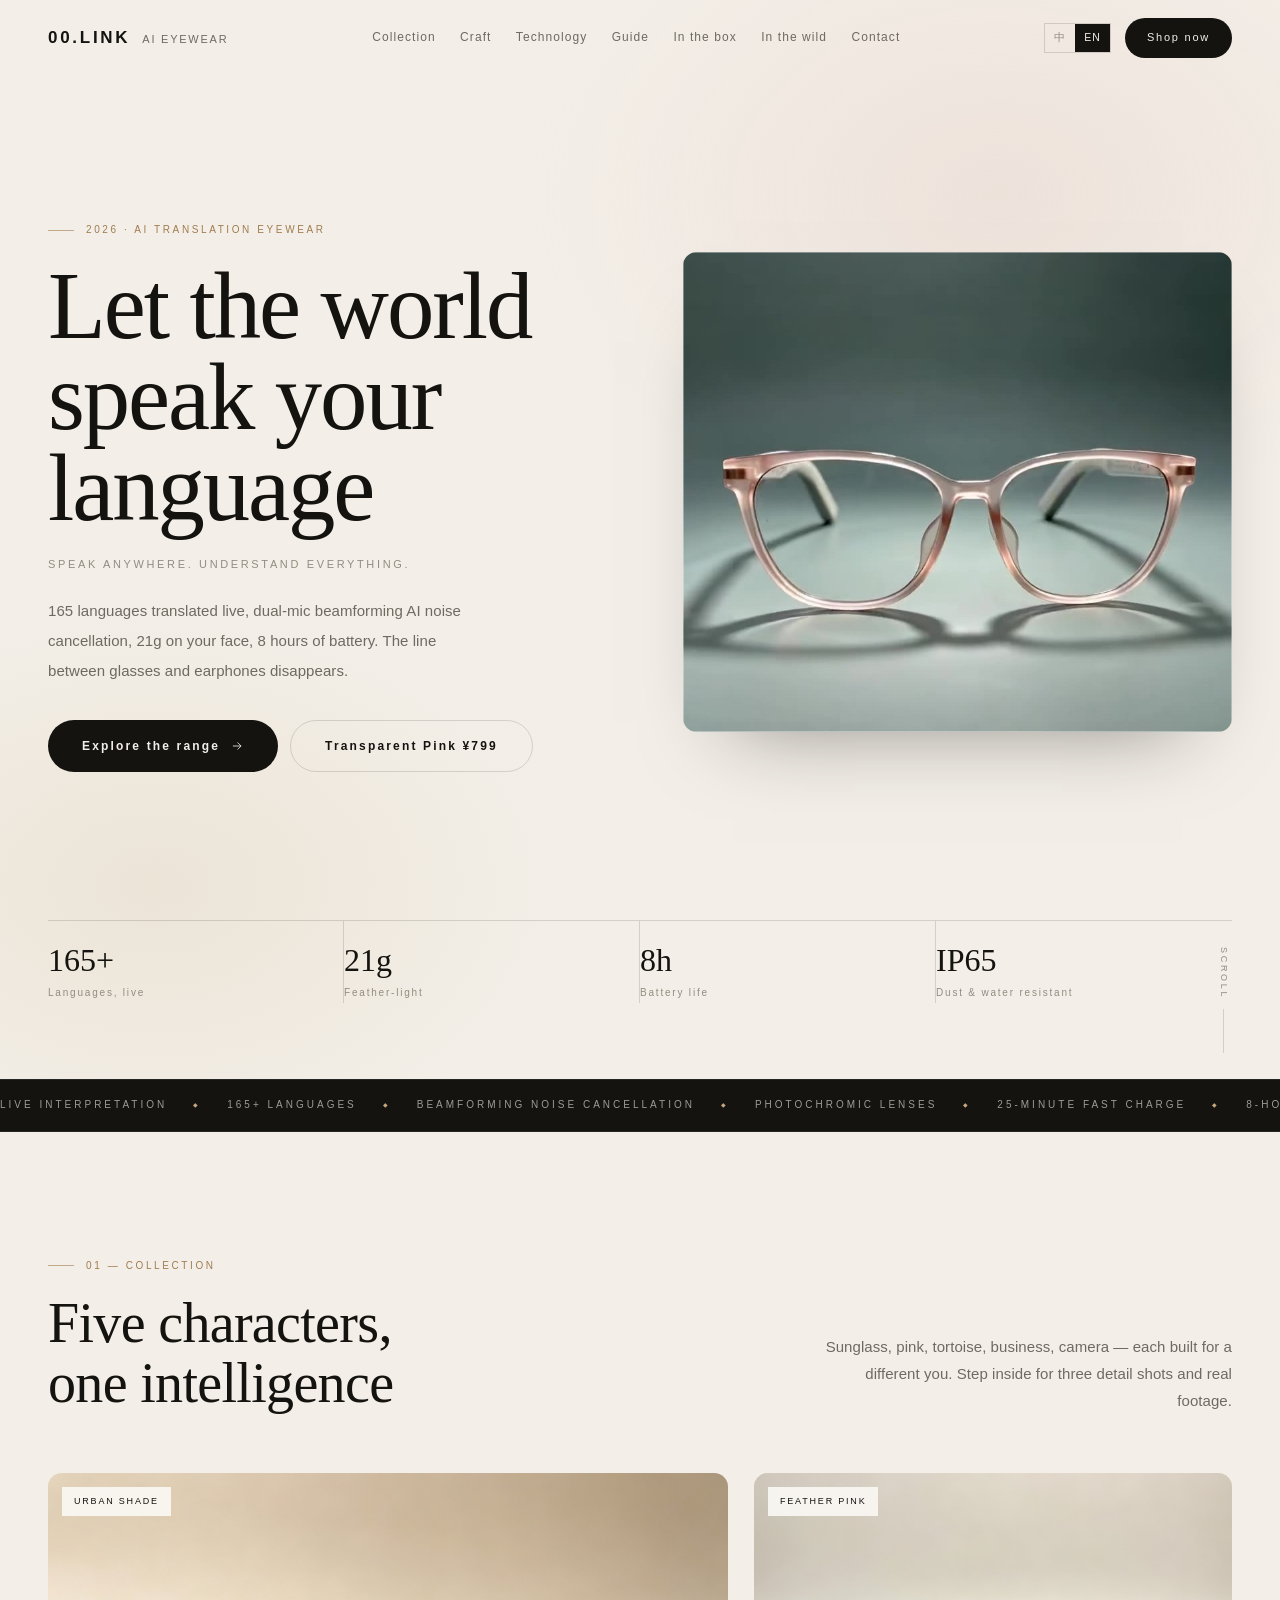
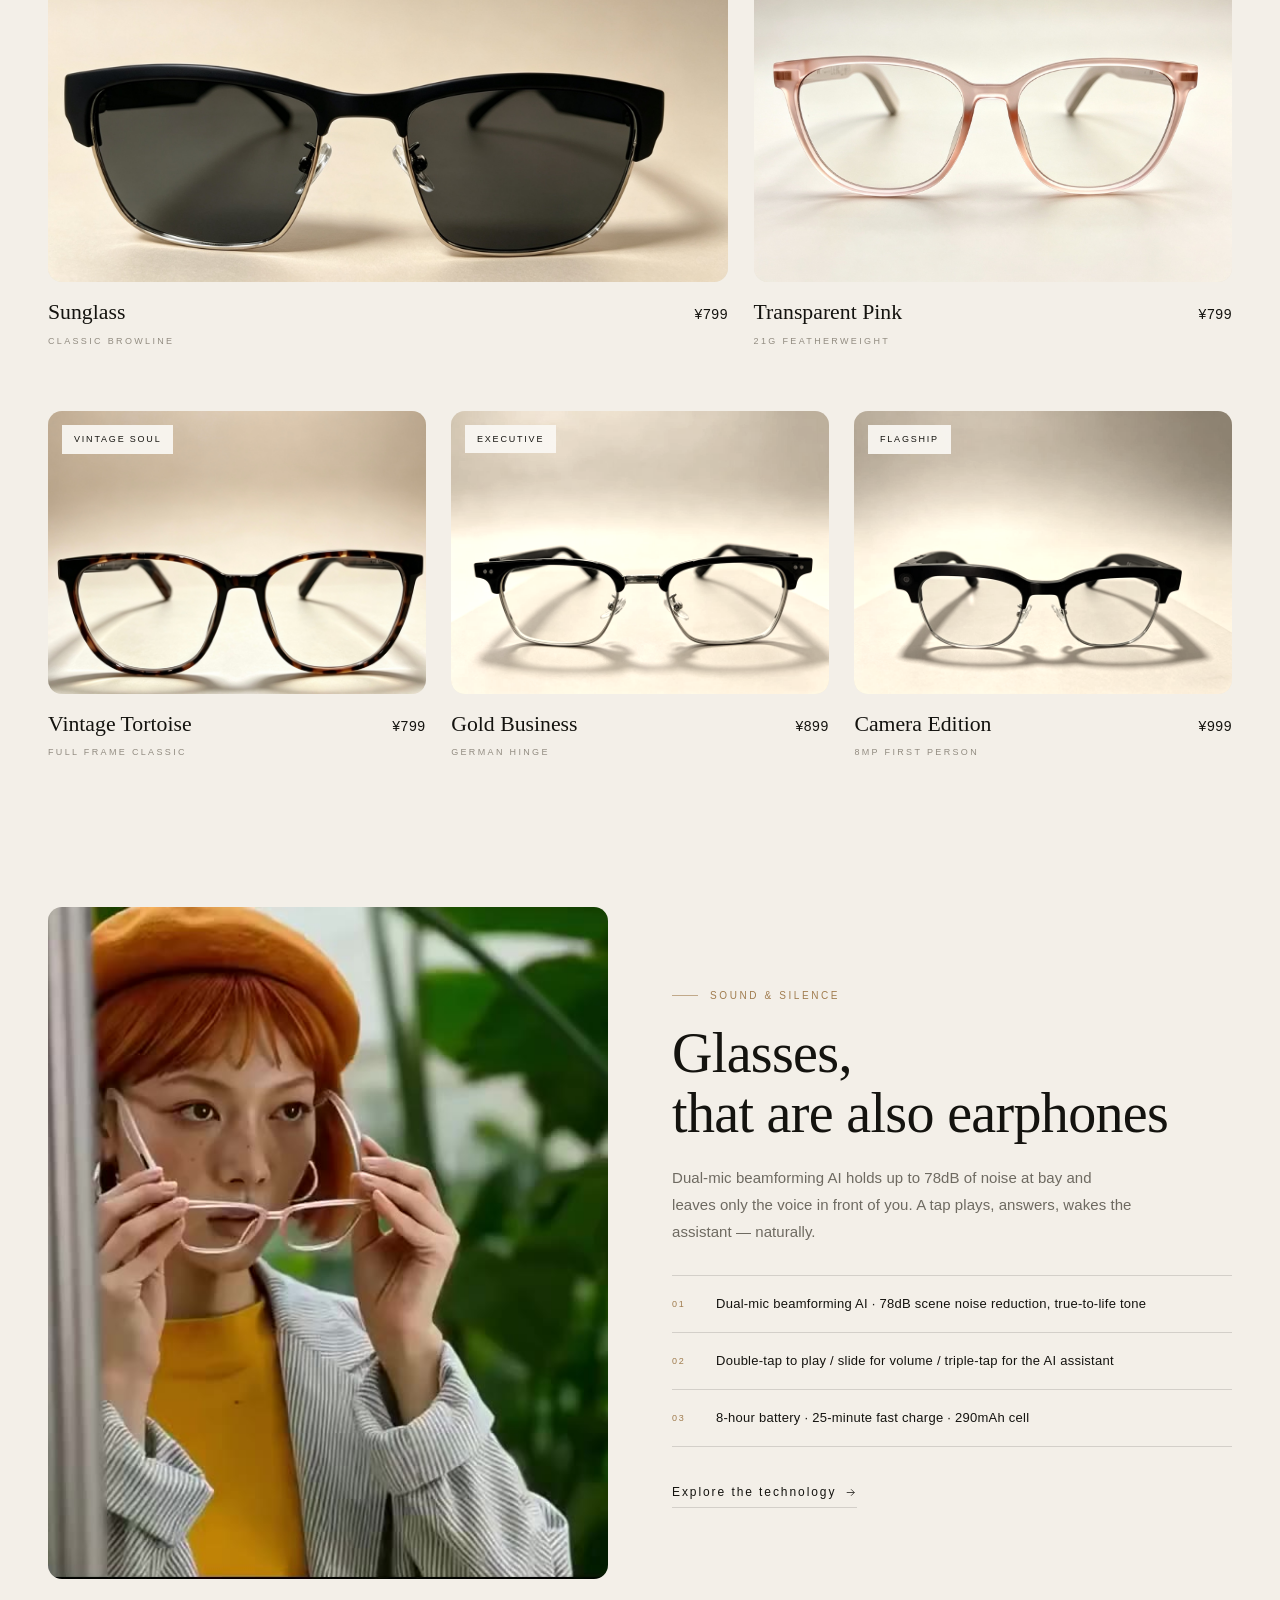
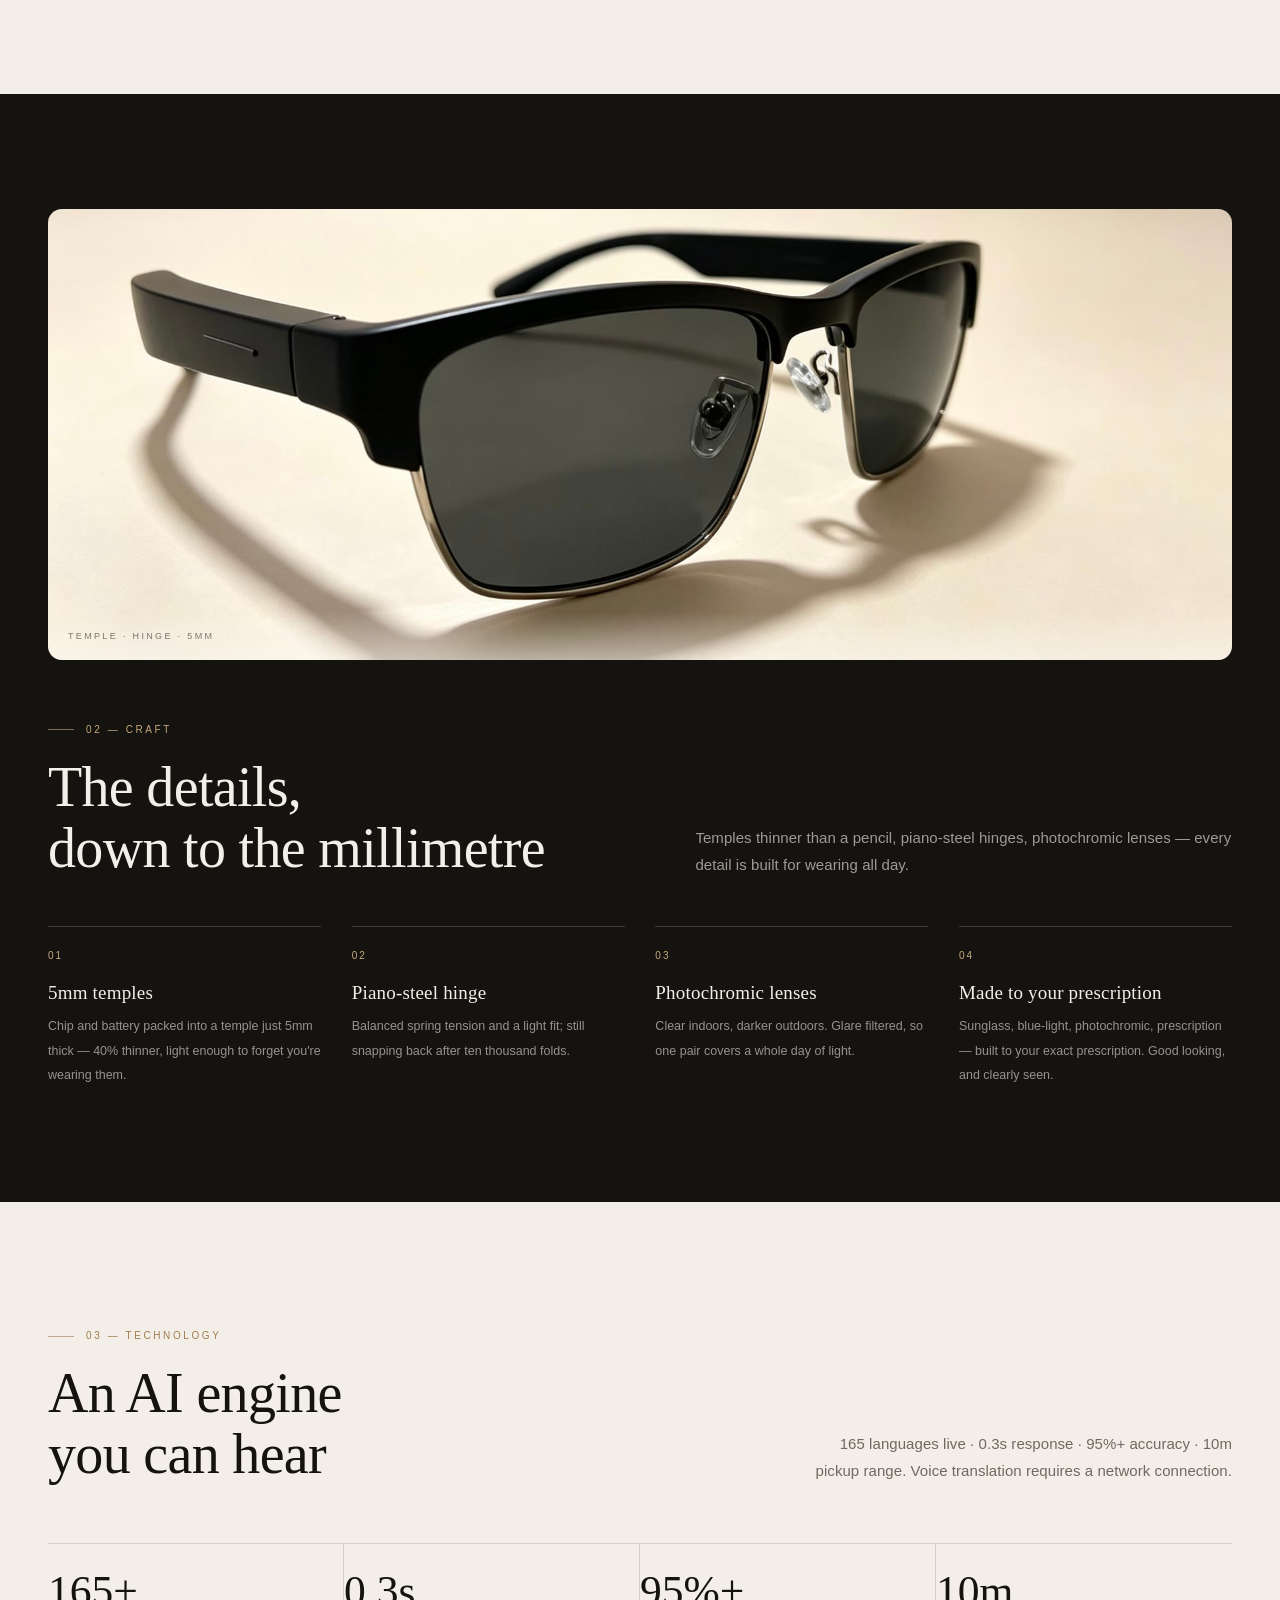
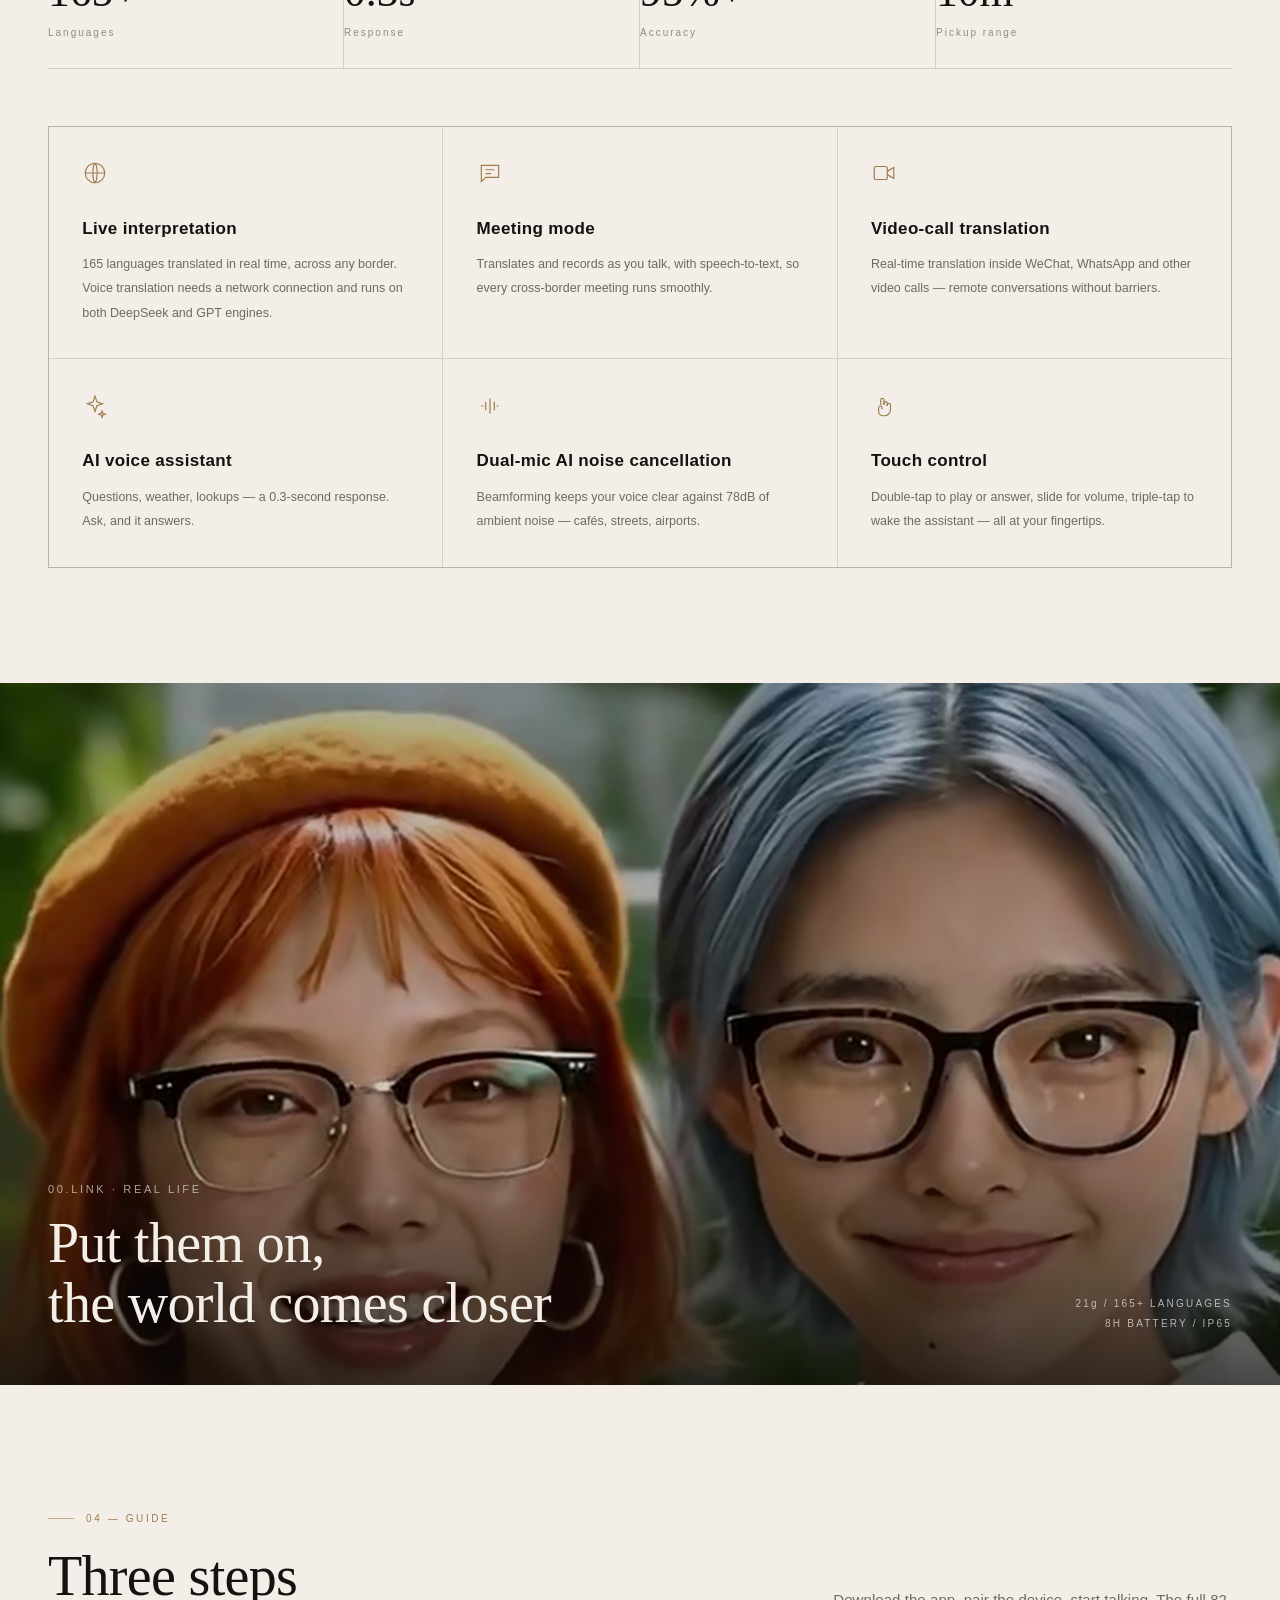
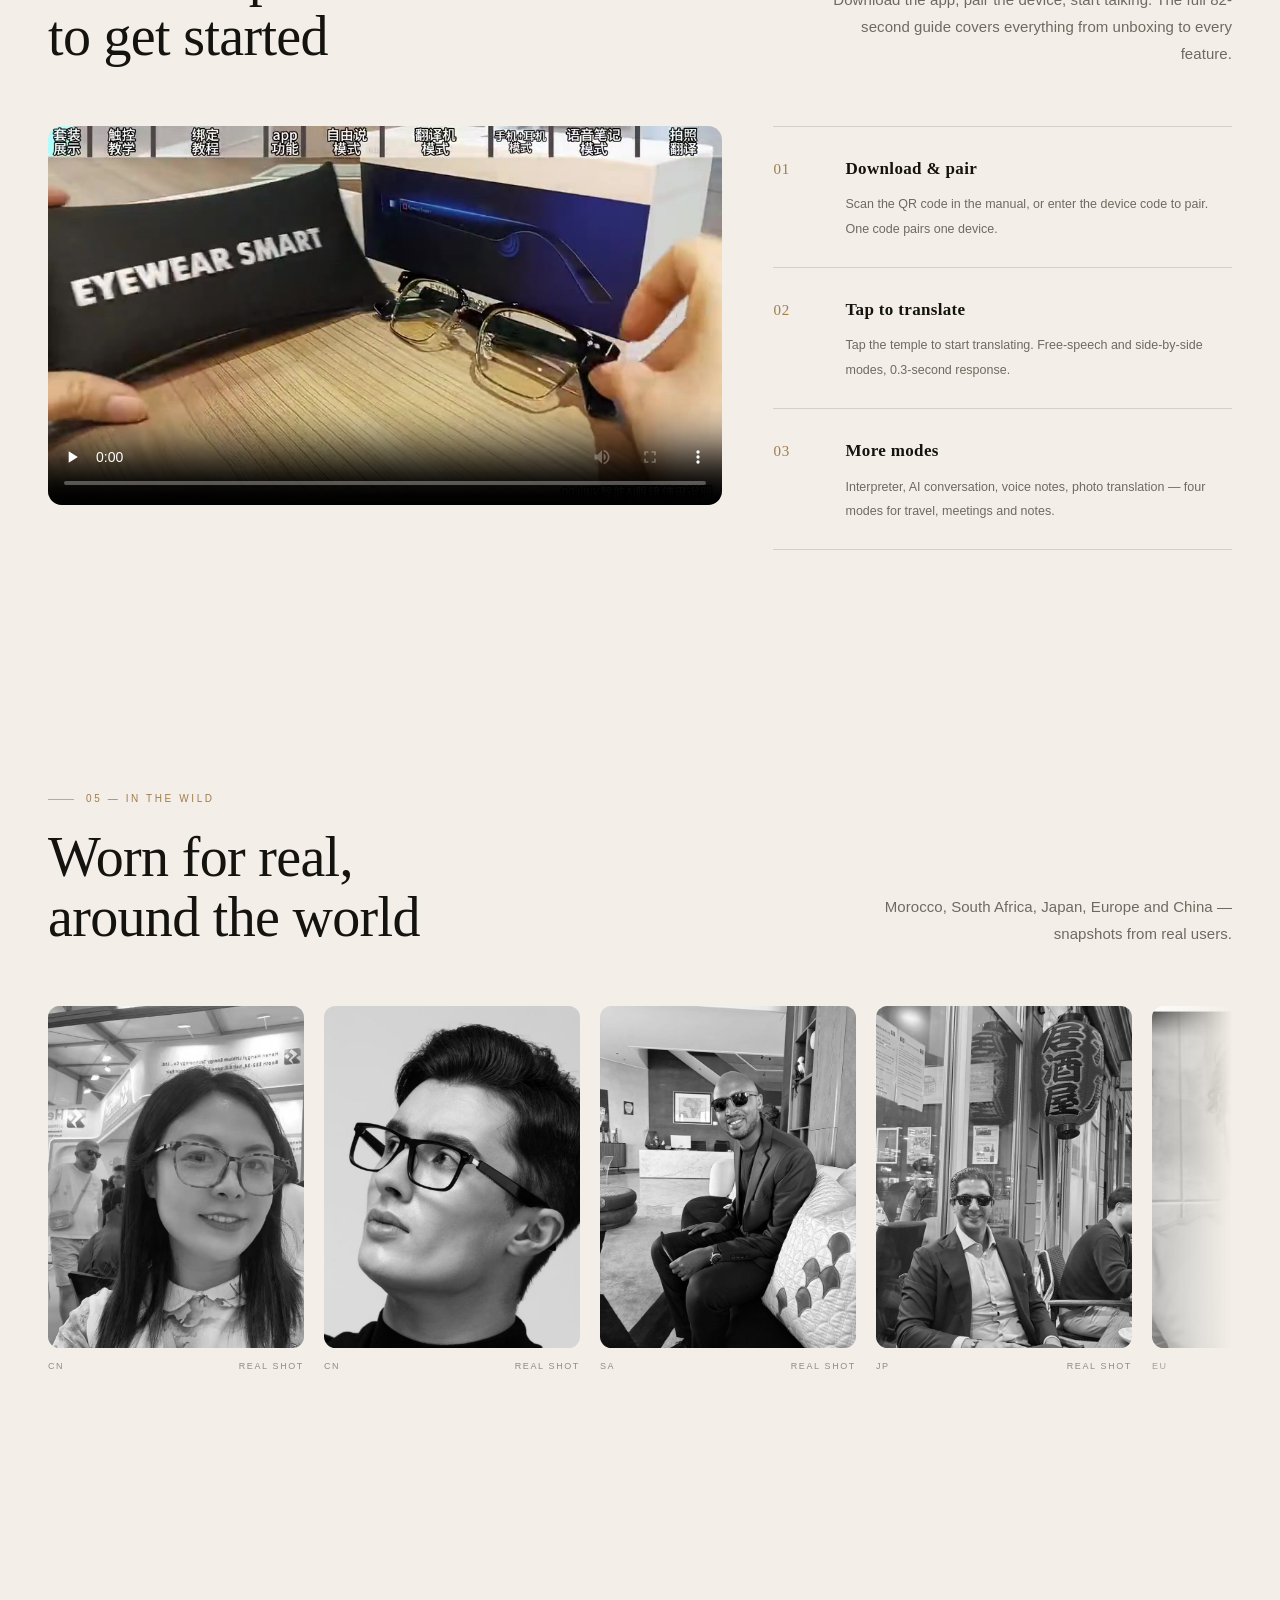
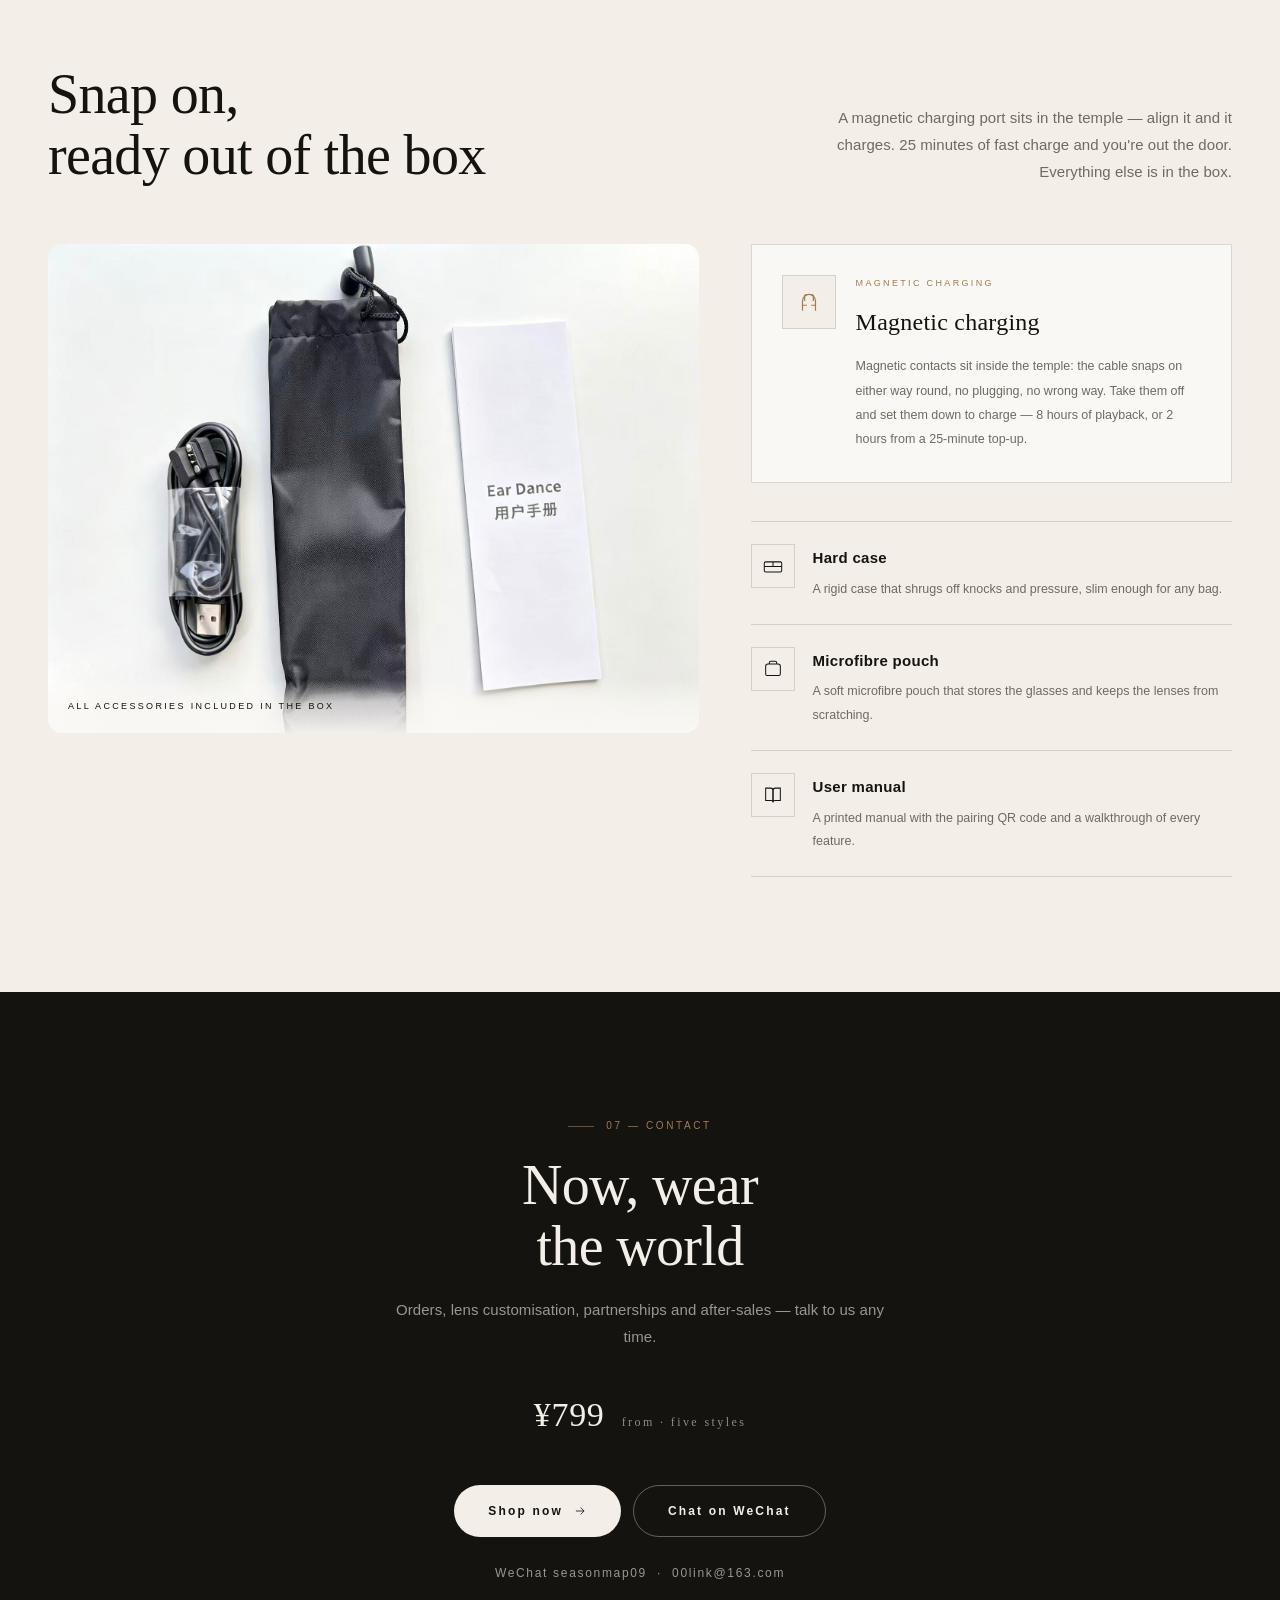
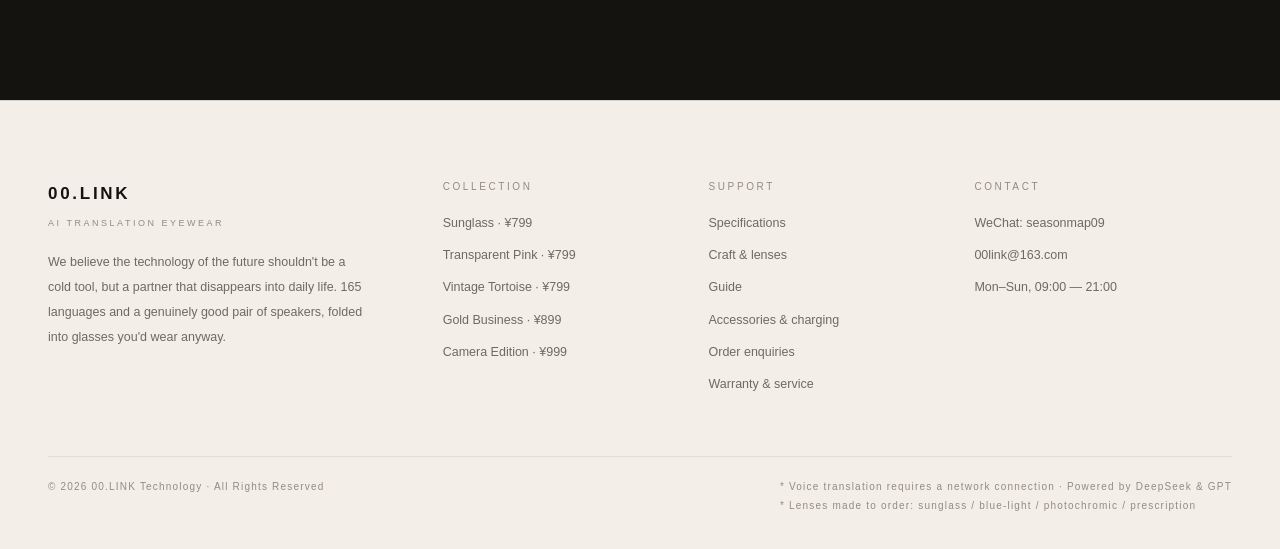
==== en/index.html @ 7ac08a4b "Initial commit: 00link site" ====
<!DOCTYPE html>
<html lang="en">
<head>
<meta charset="UTF-8">
<meta name="viewport" content="width=device-width, initial-scale=1.0">
<title>00.LINK · AI Translation Eyewear | 165 languages, understood on sight</title>
<meta name="description" content="00.LINK AI translation eyewear: live interpretation in 165 languages, dual-mic beamforming AI noise cancellation, 21g on your face, 8-hour battery. Sunglass / Transparent Pink / Vintage Tortoise ¥799, Gold Business ¥899, Camera Edition ¥999.">
<meta name="theme-color" content="#F3EFE8">
<meta property="og:type" content="website">
<meta property="og:locale" content="en_US">
<meta property="og:locale:alternate" content="zh_CN">
<meta property="og:title" content="00.LINK · AI Translation Eyewear | 165 languages, understood on sight">
<meta property="og:description" content="00.LINK AI translation eyewear: live interpretation in 165 languages, dual-mic beamforming AI noise cancellation, 21g on your face, 8-hour battery. Sunglass / Transparent Pink / Vintage Tortoise ¥799, Gold Business ¥899, Camera Edition ¥999.">
<meta property="og:image" content="../assets/img/pink-1.jpg">
<link rel="alternate" hreflang="zh-CN" href="../index.html">
<link rel="alternate" hreflang="en" href="index.html">
<link rel="icon" href="data:image/svg+xml,%3Csvg xmlns='http://www.w3.org/2000/svg' viewBox='0 0 64 64'%3E%3Crect width='64' height='64' fill='%2314130F'/%3E%3Ctext x='32' y='42' font-family='Helvetica,Arial' font-size='24' font-weight='700' fill='%23F3EFE8' text-anchor='middle'%3E00%3C/text%3E%3C/svg%3E">
<link rel="stylesheet" href="../css/style.css">
<script>window.LINK_I18N={copied:"Copied",menu:"Menu"};</script>
</head>
<body>

<header class="nav">
  <div class="nav-inner">
    <a class="logo" href="index.html"><b>00.LINK</b><span>AI EYEWEAR</span></a>
    <nav class="nav-links">
      <a href="index.html#series">Collection</a>
      <a href="index.html#craft">Craft</a>
      <a href="index.html#tech">Technology</a>
      <a href="index.html#guide">Guide</a>
      <a href="index.html#accessories">In the box</a>
      <a href="index.html#wild">In the wild</a>
      <a href="index.html#contact">Contact</a>
    </nav>
    <div class="nav-right">
      <div class="lang-switch"><a href="../index.html" hreflang="zh-CN" class="lang-zh" aria-label="中文">中</a><a href="index.html" hreflang="en" class="lang-en on" aria-label="English">EN</a></div>
      <a class="nav-buy" href="index.html#series">Shop now</a>
      <button class="menu-btn" aria-label="Menu"><i></i><i></i><i></i></button>
    </div>
  </div>
</header>
<div class="mobile-menu">
  <a href="index.html#series">Collection</a>
  <a href="index.html#craft">Craft</a>
  <a href="index.html#tech">Technology</a>
  <a href="index.html#guide">Guide</a>
  <a href="index.html#accessories">In the box</a>
  <a href="index.html#wild">In the wild</a>
  <a href="index.html#contact">Contact</a>
  <a class="btn btn-dark" href="index.html#series">Shop now</a>
  <div class="lang-switch"><a href="../index.html" hreflang="zh-CN" class="lang-zh" aria-label="中文">中</a><a href="index.html" hreflang="en" class="lang-en on" aria-label="English">EN</a></div>
</div>

<main>
  <section class="hero">
    <div class="wrap">
      <div class="hero-grid">
        <div class="hero-copy">
          <span class="eyebrow reveal">2026 · AI TRANSLATION EYEWEAR</span>
          <h1 class="display reveal">Let the world<br>speak your language</h1>
          <div class="en-line reveal">Speak anywhere. Understand everything.</div>
          <p class="hero-desc reveal">165 languages translated live, dual-mic beamforming AI noise cancellation, 21g on your face, 8 hours of battery. The line between glasses and earphones disappears.</p>
          <div class="hero-actions reveal">
            <a class="btn btn-dark" href="#series">Explore the range <svg viewBox="0 0 24 24" fill="none" stroke="currentColor" stroke-width="1.4"><path d="M5 12h14M13 6l6 6-6 6"/></svg></a>
            <a class="btn btn-outline" href="product-pink.html">Transparent Pink ¥799</a>
          </div>
        </div>
        <div class="hero-visual reveal">
          <div class="hero-media">
            <video autoplay muted loop playsinline poster="../assets/img/poster-pink.jpg" src="../assets/video/pink.mp4"></video>
          </div>
        </div>
      </div>
      <div class="stats reveal">
        <div class="stat"><b>165+</b><span>Languages, live</span></div>
        <div class="stat"><b>21g</b><span>Feather-light</span></div>
        <div class="stat"><b>8h</b><span>Battery life</span></div>
        <div class="stat"><b>IP65</b><span>Dust & water resistant</span></div>
      </div>
    </div>
    <div class="hero-scroll">SCROLL</div>
  </section>

  <div class="marquee">
    <div class="marquee-track">
      <span>Live interpretation</span><span>165+ languages</span><span>Beamforming noise cancellation</span><span>Photochromic lenses</span>
      <span>25-minute fast charge</span><span>8-hour battery</span><span>5mm temples</span><span>Piano-steel hinges</span>
    </div>
  </div>

  <section class="section" id="series">
    <div class="wrap">
      <div class="sec-head">
        <div>
          <span class="eyebrow reveal">01 — Collection</span>
          <h2 class="h2 reveal">Five characters,<br>one intelligence</h2>
        </div>
        <p class="lead reveal">Sunglass, pink, tortoise, business, camera — each built for a different you. Step inside for three detail shots and real footage.</p>
      </div>
      <div class="collection">
    <a class="card wide reveal" href="product-sunglass.html" data-video>
      <div class="card-media">
        <video muted loop playsinline preload="none" poster="../assets/img/poster-sunglass.jpg" src="../assets/video/sunglass.mp4"></video>
        <img src="../assets/img/sunglass-1.jpg" alt="Sunglass · 00.LINK AI translation eyewear" loading="lazy">
        <span class="card-badge">Urban Shade</span>
      </div>
      <div class="card-meta">
        <div>
          <div class="card-name">Sunglass</div>
          <span class="card-en">CLASSIC BROWLINE</span>
          <span class="card-arrow">View <svg viewBox="0 0 24 24" fill="none" stroke="currentColor" stroke-width="1.4"><path d="M5 12h14M13 6l6 6-6 6"/></svg></span>
        </div>
        <div class="card-price">¥799</div>
      </div>
    </a>
    <a class="card half reveal" href="product-pink.html" data-video>
      <div class="card-media">
        <video muted loop playsinline preload="none" poster="../assets/img/poster-pink.jpg" src="../assets/video/pink.mp4"></video>
        <img src="../assets/img/pink-1.jpg" alt="Transparent Pink · 00.LINK AI translation eyewear" loading="lazy">
        <span class="card-badge">Feather Pink</span>
      </div>
      <div class="card-meta">
        <div>
          <div class="card-name">Transparent Pink</div>
          <span class="card-en">21G FEATHERWEIGHT</span>
          <span class="card-arrow">View <svg viewBox="0 0 24 24" fill="none" stroke="currentColor" stroke-width="1.4"><path d="M5 12h14M13 6l6 6-6 6"/></svg></span>
        </div>
        <div class="card-price">¥799</div>
      </div>
    </a>
    <a class="card reveal" href="product-tortoise.html" data-video>
      <div class="card-media">
        <video muted loop playsinline preload="none" poster="../assets/img/poster-tortoise.jpg" src="../assets/video/tortoise.mp4"></video>
        <img src="../assets/img/tortoise-1.jpg" alt="Vintage Tortoise · 00.LINK AI translation eyewear" loading="lazy">
        <span class="card-badge">Vintage Soul</span>
      </div>
      <div class="card-meta">
        <div>
          <div class="card-name">Vintage Tortoise</div>
          <span class="card-en">FULL FRAME CLASSIC</span>
          <span class="card-arrow">View <svg viewBox="0 0 24 24" fill="none" stroke="currentColor" stroke-width="1.4"><path d="M5 12h14M13 6l6 6-6 6"/></svg></span>
        </div>
        <div class="card-price">¥799</div>
      </div>
    </a>
    <a class="card reveal tone" href="product-business.html" data-video>
      <div class="card-media">
        <video muted loop playsinline preload="none" poster="../assets/img/business-1.jpg" src="../assets/video/business.mp4"></video>
        <img src="../assets/img/business-1.jpg" alt="Gold Business · 00.LINK AI translation eyewear" loading="lazy">
        <span class="card-badge">Executive</span>
      </div>
      <div class="card-meta">
        <div>
          <div class="card-name">Gold Business</div>
          <span class="card-en">GERMAN HINGE</span>
          <span class="card-arrow">View <svg viewBox="0 0 24 24" fill="none" stroke="currentColor" stroke-width="1.4"><path d="M5 12h14M13 6l6 6-6 6"/></svg></span>
        </div>
        <div class="card-price">¥899</div>
      </div>
    </a>
    <a class="card reveal tone" href="product-camera.html" data-video>
      <div class="card-media">
        <video muted loop playsinline preload="none" poster="../assets/img/camera-1.jpg" src="../assets/video/camera.mp4"></video>
        <img src="../assets/img/camera-1.jpg" alt="Camera Edition · 00.LINK AI translation eyewear" loading="lazy">
        <span class="card-badge">Flagship</span>
      </div>
      <div class="card-meta">
        <div>
          <div class="card-name">Camera Edition</div>
          <span class="card-en">8MP FIRST PERSON</span>
          <span class="card-arrow">View <svg viewBox="0 0 24 24" fill="none" stroke="currentColor" stroke-width="1.4"><path d="M5 12h14M13 6l6 6-6 6"/></svg></span>
        </div>
        <div class="card-price">¥999</div>
      </div>
    </a></div>
    </div>
  </section>

  <section class="section" style="padding-top:0">
    <div class="wrap">
      <div class="split">
        <div class="split-media tall reveal">
          <video autoplay muted loop playsinline poster="../assets/img/poster-split.jpg" src="../assets/video/split.mp4"></video>
        </div>
        <div class="split-body">
          <span class="eyebrow reveal">Sound &amp; Silence</span>
          <h2 class="h2 reveal">Glasses,<br>that are also earphones</h2>
          <p class="lead reveal">Dual-mic beamforming AI holds up to 78dB of noise at bay and leaves only the voice in front of you. A tap plays, answers, wakes the assistant — naturally.</p>
          <ul class="bullets">
            <li class="reveal"><i>01</i><span>Dual-mic beamforming AI · 78dB scene noise reduction, true-to-life tone</span></li>
            <li class="reveal"><i>02</i><span>Double-tap to play / slide for volume / triple-tap for the AI assistant</span></li>
            <li class="reveal"><i>03</i><span>8-hour battery · 25-minute fast charge · 290mAh cell</span></li>
          </ul>
          <div class="reveal" style="margin-top:30px">
            <a class="link-u" href="#tech">Explore the technology <svg viewBox="0 0 24 24" fill="none" stroke="currentColor" stroke-width="1.4"><path d="M5 12h14M13 6l6 6-6 6"/></svg></a>
          </div>
        </div>
      </div>
    </div>
  </section>

  <section class="section dark" id="craft">
    <div class="wrap">
      <figure class="craft-media reveal">
        <img src="../assets/img/craft-wide-a.jpg" alt="5mm temples · piano-steel hinge detail" loading="lazy">
        <figcaption>Temple · Hinge · 5mm</figcaption>
      </figure>
      <div class="craft-head">
        <div>
          <span class="eyebrow reveal">02 — Craft</span>
          <h2 class="h2 reveal" style="margin-top:18px">The details,<br>down to the millimetre</h2>
        </div>
        <p class="lead reveal">Temples thinner than a pencil, piano-steel hinges, photochromic lenses — every detail is built for wearing all day.</p>
      </div>
      <div class="craft-list"><div class="craft-item reveal"><span class="idx">01</span><div><h3>5mm temples</h3><p>Chip and battery packed into a temple just 5mm thick — 40% thinner, light enough to forget you're wearing them.</p></div></div><div class="craft-item reveal"><span class="idx">02</span><div><h3>Piano-steel hinge</h3><p>Balanced spring tension and a light fit; still snapping back after ten thousand folds.</p></div></div><div class="craft-item reveal"><span class="idx">03</span><div><h3>Photochromic lenses</h3><p>Clear indoors, darker outdoors. Glare filtered, so one pair covers a whole day of light.</p></div></div><div class="craft-item reveal"><span class="idx">04</span><div><h3>Made to your prescription</h3><p>Sunglass, blue-light, photochromic, prescription — built to your exact prescription. Good looking, and clearly seen.</p></div></div></div>
    </div>
  </section>

  <section class="section" id="tech">
    <div class="wrap">
      <div class="sec-head">
        <div>
          <span class="eyebrow reveal">03 — Technology</span>
          <h2 class="h2 reveal">An AI engine<br>you can hear</h2>
        </div>
        <p class="lead reveal">165 languages live · 0.3s response · 95%+ accuracy · 10m pickup range. Voice translation requires a network connection.</p>
      </div>
      <div class="tech-nums reveal">
        <div class="q"><b>165+</b><span>Languages</span></div>
        <div class="q"><b>0.3s</b><span>Response</span></div>
        <div class="q"><b>95%+</b><span>Accuracy</span></div>
        <div class="q"><b>10m</b><span>Pickup range</span></div>
      </div>
      <div class="tech-grid"><div class="tech-card reveal"><svg viewBox="0 0 24 24"><circle cx="12" cy="12" r="9"/><path d="M3 12h18M12 3c2.6 2.6 2.6 15.4 0 18M12 3c-2.6 2.6-2.6 15.4 0 18"/></svg><h3>Live interpretation</h3><p>165 languages translated in real time, across any border. Voice translation needs a network connection and runs on both DeepSeek and GPT engines.</p></div><div class="tech-card reveal"><svg viewBox="0 0 24 24"><path d="M4 5h16v11H8l-4 4V5z"/><path d="M8 9h8M8 12.5h5"/></svg><h3>Meeting mode</h3><p>Translates and records as you talk, with speech-to-text, so every cross-border meeting runs smoothly.</p></div><div class="tech-card reveal"><svg viewBox="0 0 24 24"><rect x="3" y="6" width="12" height="12" rx="1.5"/><path d="M15 10.5l6-3.5v10l-6-3.5"/></svg><h3>Video-call translation</h3><p>Real-time translation inside WeChat, WhatsApp and other video calls — remote conversations without barriers.</p></div><div class="tech-card reveal"><svg viewBox="0 0 24 24"><path d="M12 3l1.8 5.2L19 10l-5.2 1.8L12 17l-1.8-5.2L5 10l5.2-1.8L12 3z"/><path d="M18.5 16.5l.8 2.2 2.2.8-2.2.8-.8 2.2-.8-2.2-2.2-.8 2.2-.8.8-2.2z"/></svg><h3>AI voice assistant</h3><p>Questions, weather, lookups — a 0.3-second response. Ask, and it answers.</p></div><div class="tech-card reveal"><svg viewBox="0 0 24 24"><path d="M4 12h2M8 8v8M12 5v14M16 8v8M20 12h-2"/></svg><h3>Dual-mic AI noise cancellation</h3><p>Beamforming keeps your voice clear against 78dB of ambient noise — cafés, streets, airports.</p></div><div class="tech-card reveal"><svg viewBox="0 0 24 24"><path d="M9 11V6.5a1.5 1.5 0 013 0V11"/><path d="M12 11V9.5a1.5 1.5 0 013 0V12"/><path d="M15 12v-1a1.5 1.5 0 013 0v4.5A5.5 5.5 0 0112.5 21H11a4 4 0 01-4-4v-3.5a1.5 1.5 0 013 0V15"/></svg><h3>Touch control</h3><p>Double-tap to play or answer, slide for volume, triple-tap to wake the assistant — all at your fingertips.</p></div></div>
    </div>
  </section>

  <section class="band">
    <video autoplay muted loop playsinline poster="../assets/img/poster-brand.jpg" src="../assets/video/brand.mp4"></video>
    <div class="band-cap">
      <div>
        <div class="en-line" style="margin-bottom:14px">00.LINK · Real Life</div>
        <h2 class="h2">Put them on,<br>the world comes closer</h2>
      </div>
      <div class="meta">21g / 165+ LANGUAGES<br>8H BATTERY / IP65</div>
    </div>
  </section>

  <section class="section" id="guide">
    <div class="wrap">
      <div class="sec-head">
        <div>
          <span class="eyebrow reveal">04 — Guide</span>
          <h2 class="h2 reveal">Three steps<br>to get started</h2>
        </div>
        <p class="lead reveal">Download the app, pair the device, start talking. The full 82-second guide covers everything from unboxing to every feature.</p>
      </div>
      <div class="guide">
        <div class="guide-media reveal">
          <video controls preload="none" poster="../assets/img/guide-poster.jpg" src="../assets/video/guide.mp4"></video>
        </div>
        <ol class="guide-steps">
          <li class="reveal">
            <span class="n">01</span>
            <div>
              <h3>Download & pair</h3>
              <p>Scan the QR code in the manual, or enter the device code to pair. One code pairs one device.</p>
            </div>
          </li>
          <li class="reveal">
            <span class="n">02</span>
            <div>
              <h3>Tap to translate</h3>
              <p>Tap the temple to start translating. Free-speech and side-by-side modes, 0.3-second response.</p>
            </div>
          </li>
          <li class="reveal">
            <span class="n">03</span>
            <div>
              <h3>More modes</h3>
              <p>Interpreter, AI conversation, voice notes, photo translation — four modes for travel, meetings and notes.</p>
            </div>
          </li>
        </ol>
      </div>
    </div>
  </section>

  <section class="section" id="wild">
    <div class="wrap">
      <div class="sec-head">
        <div>
          <span class="eyebrow reveal">05 — In the wild</span>
          <h2 class="h2 reveal">Worn for real,<br>around the world</h2>
        </div>
        <p class="lead reveal">Morocco, South Africa, Japan, Europe and China — snapshots from real users.</p>
      </div>
      <div class="wild-strip reveal"><figure class="wild-item"><div class="ph"><img src="../assets/img/buyer7.jpg" alt="00.LINK worn for real" loading="lazy"></div><figcaption><span>CN</span><span>REAL SHOT</span></figcaption></figure><figure class="wild-item"><div class="ph"><img src="../assets/img/buyer8.jpg" alt="00.LINK worn for real" loading="lazy"></div><figcaption><span>CN</span><span>REAL SHOT</span></figcaption></figure><figure class="wild-item"><div class="ph"><img src="../assets/img/buyer3.jpg" alt="00.LINK worn for real" loading="lazy"></div><figcaption><span>SA</span><span>REAL SHOT</span></figcaption></figure><figure class="wild-item"><div class="ph"><img src="../assets/img/buyer5.jpg" alt="00.LINK worn for real" loading="lazy"></div><figcaption><span>JP</span><span>REAL SHOT</span></figcaption></figure><figure class="wild-item"><div class="ph"><img src="../assets/img/buyer2.jpg" alt="00.LINK worn for real" loading="lazy"></div><figcaption><span>EU</span><span>REAL SHOT</span></figcaption></figure><figure class="wild-item"><div class="ph"><img src="../assets/img/buyer4.jpg" alt="00.LINK worn for real" loading="lazy"></div><figcaption><span>SA</span><span>REAL SHOT</span></figcaption></figure><figure class="wild-item"><div class="ph"><img src="../assets/img/buyer6.jpg" alt="00.LINK worn for real" loading="lazy"></div><figcaption><span>CN</span><span>REAL SHOT</span></figcaption></figure><figure class="wild-item"><div class="ph"><img src="../assets/img/buyer1.jpg" alt="00.LINK worn for real" loading="lazy"></div><figcaption><span>MA</span><span>REAL SHOT</span></figcaption></figure></div>
    </div>
  </section>

  <section class="section" id="accessories">
    <div class="wrap">
      <div class="sec-head">
        <div>
          <span class="eyebrow reveal">06 — In the box</span>
          <h2 class="h2 reveal">Snap on,<br>ready out of the box</h2>
        </div>
        <p class="lead reveal">A magnetic charging port sits in the temple — align it and it charges. 25 minutes of fast charge and you're out the door. Everything else is in the box.</p>
      </div>

      <div class="acc-grid">
        <figure class="acc-media reveal">
          <img src="../assets/img/acc-hero2.jpg" alt="00.LINK accessories: magnetic charging cable, pouch and user manual">
          <figcaption>All accessories included in the box</figcaption>
        </figure>

        <div class="acc-side">
          <div class="acc-charge reveal">
            <div class="acc-charge-icon"><svg viewBox="0 0 24 24"><path d="M6 20V11a6 6 0 0 1 12 0v9"/><path d="M6 15h4M14 15h4"/><path d="M8 11V5.5M16 11V5.5"/><path d="M8 5.5h2M14 5.5h2"/></svg></div>
            <div>
              <span class="acc-kicker">Magnetic Charging</span>
              <h3>Magnetic charging</h3>
              <p>Magnetic contacts sit inside the temple: the cable snaps on either way round, no plugging, no wrong way. Take them off and set them down to charge — 8 hours of playback, or 2 hours from a 25-minute top-up.</p>
            </div>
          </div>

          <ul class="acc-list">
            <li class="reveal">
              <span class="acc-ico"><svg viewBox="0 0 24 24"><rect x="2.5" y="7.5" width="19" height="11" rx="1.6"/><path d="M2.5 12.5h19M12 7.5v5"/></svg></span>
              <div>
                <h4>Hard case</h4>
                <p>A rigid case that shrugs off knocks and pressure, slim enough for any bag.</p>
              </div>
            </li>
            <li class="reveal">
              <span class="acc-ico"><svg viewBox="0 0 24 24"><path d="M4 9c0-1.4 1.1-2.5 2.5-2.5h11C18.9 6.5 20 7.6 20 9v8.5a1.5 1.5 0 0 1-1.5 1.5h-13A1.5 1.5 0 0 1 4 17.5V9z"/><path d="M8 6.5V5.2c0-.9.7-1.7 1.6-1.7h4.8c.9 0 1.6.8 1.6 1.7v1.3"/></svg></span>
              <div>
                <h4>Microfibre pouch</h4>
                <p>A soft microfibre pouch that stores the glasses and keeps the lenses from scratching.</p>
              </div>
            </li>
            <li class="reveal">
              <span class="acc-ico"><svg viewBox="0 0 24 24"><path d="M4 4.5h5.5c1.4 0 2.5 1.1 2.5 2.5v13c0-1.1-.9-2-2-2H4v-13z"/><path d="M20 4.5h-5.5c-1.4 0-2.5 1.1-2.5 2.5v13c0-1.1.9-2 2-2H20v-13z"/></svg></span>
              <div>
                <h4>User manual</h4>
                <p>A printed manual with the pairing QR code and a walkthrough of every feature.</p>
              </div>
            </li>
          </ul>
        </div>
      </div>
    </div>
  </section>

  <section class="cta" id="contact">
    <div class="wrap">
      <span class="eyebrow reveal" style="justify-content:center">07 — Contact</span>
      <h2 class="h2 reveal">Now, wear<br>the world</h2>
      <p class="lead reveal">Orders, lens customisation, partnerships and after-sales — talk to us any time.</p>
      <div class="cta-price reveal">¥799 <small>from · five styles</small></div>
      <div class="cta-actions reveal">
        <a class="btn btn-light" href="#series">Shop now <svg viewBox="0 0 24 24" fill="none" stroke="currentColor" stroke-width="1.4"><path d="M5 12h14M13 6l6 6-6 6"/></svg></a>
        <button class="btn btn-ghost-light" onclick="openBuy('Transparent Pink', 799, '../assets/img/pink-1.jpg')">Chat on WeChat</button>
      </div>
      <p class="lead reveal" style="margin-top:26px;font-size:12px;letter-spacing:.14em">WeChat seasonmap09 &nbsp;·&nbsp; 00link@163.com</p>
    </div>
  </section>
</main>

<footer class="footer">
  <div class="wrap">
    <div class="foot-grid">
      <div class="foot-brand">
        <b>00.LINK</b><span>AI TRANSLATION EYEWEAR</span>
        <p>We believe the technology of the future shouldn't be a cold tool, but a partner that disappears into daily life. 165 languages and a genuinely good pair of speakers, folded into glasses you'd wear anyway.</p>
      </div>
      <div class="foot-col">
        <h4>Collection</h4>
        <a href="product-sunglass.html">Sunglass · ¥799</a><a href="product-pink.html">Transparent Pink · ¥799</a><a href="product-tortoise.html">Vintage Tortoise · ¥799</a><a href="product-business.html">Gold Business · ¥899</a><a href="product-camera.html">Camera Edition · ¥999</a>
      </div>
      <div class="foot-col">
        <h4>Support</h4>
        <a href="index.html#tech">Specifications</a>
        <a href="index.html#craft">Craft & lenses</a>
        <a href="index.html#guide">Guide</a>
        <a href="index.html#accessories">Accessories & charging</a>
        <a href="index.html#contact">Order enquiries</a>
        <a href="index.html#contact">Warranty & service</a>
      </div>
      <div class="foot-col">
        <h4>Contact</h4>
        <p>WeChat: seasonmap09</p>
        <a href="mailto:00link@163.com">00link@163.com</a>
        <p>Mon–Sun, 09:00 — 21:00</p>
      </div>
    </div>
    <div class="foot-bottom">
      <span>© <span data-year>2026</span> 00.LINK Technology · All Rights Reserved</span>
      <span>* Voice translation requires a network connection · Powered by DeepSeek &amp; GPT<br>* Lenses made to order: sunglass / blue-light / photochromic / prescription</span>
    </div>
  </div>
</footer>

<div class="modal" id="buyModal">
  <div class="modal-card">
    <button class="modal-close" onclick="closeBuy()" aria-label="Close">×</button>
    <h3>Order enquiry</h3>
    <div class="en-line">CONCIERGE · 1 ON 1</div>
    <div class="modal-prod">
      <img data-buy-img src="../assets/img/pink-1.jpg" alt="">
      <div><b data-buy-name>Transparent Pink</b><span data-buy-price>¥799</span></div>
    </div>
    <div class="modal-contact">
      <div class="row"><span>01 &nbsp; Add our WeChat</span><button onclick="copyText('seasonmap09')">Copy ID</button></div>
      <div class="row"><span>02 &nbsp; Confirm style & lenses</span><span style="color:var(--muted-2)">seasonmap09</span></div>
      <div class="row"><span>03 &nbsp; Pay via WeChat</span><span style="color:var(--muted-2)">WeChat Pay accepted</span></div>
      <div class="row"><span>04 &nbsp; Ships by SF Express</span><span style="color:var(--muted-2)">Within 48 hours</span></div>
    </div>
    <div style="display:flex;gap:10px;margin-top:18px;">
      <button class="btn btn-dark" style="flex:1;height:48px" onclick="copyText('seasonmap09')">Copy WeChat ID</button>
      <a class="btn btn-outline" style="flex:1;height:48px" href="mailto:00link@163.com">Email us</a>
    </div>
    <p class="note">WeChat Pay · Free SF Express shipping · 7-day returns · 1-year warranty</p>
  </div>
</div>
<div class="toast" id="toast"></div>
<script src="../js/site.js"></script>
</body>
</html>
---- css/style.css ----
/* ============================================================
   00.LINK 零界弦译 — Premium Editorial Stylesheet
   ============================================================ */

:root{
  --paper:#F3EFE8;
  --paper-2:#FAF8F4;
  --paper-3:#EAE4D9;
  --ink:#14130F;
  --ink-2:#1C1B17;
  --muted:#6E6A61;
  --muted-2:#928C81;
  --line:rgba(20,19,15,.14);
  --line-soft:rgba(20,19,15,.08);
  --gold:#A07C4E;
  --gold-2:#C6A87C;
  --pink:#DFC0B9;
  --serif:"Songti SC","Noto Serif SC","Source Han Serif SC","Source Han Serif CN",Georgia,"Times New Roman",serif;
  --sans:"PingFang SC","Hiragino Sans GB","Noto Sans SC",-apple-system,BlinkMacSystemFont,"Helvetica Neue",Arial,sans-serif;
  --ease:cubic-bezier(.22,.61,.36,1);
  --nav-h:76px;
  --r-lg:clamp(12px,1.1vw,20px);
  --r-md:clamp(10px,.9vw,16px);
  --r-sm:clamp(8px,.7vw,12px);
}

*{margin:0;padding:0;box-sizing:border-box;}
html{scroll-behavior:smooth;-webkit-text-size-adjust:100%;}
body{
  background:var(--paper);color:var(--ink);
  font-family:var(--sans);font-size:15px;line-height:1.85;
  -webkit-font-smoothing:antialiased;-moz-osx-font-smoothing:grayscale;
  overflow-x:hidden;
}
img{display:block;max-width:100%;}
a{color:inherit;text-decoration:none;}
button{font-family:inherit;cursor:pointer;border:none;background:none;color:inherit;}
::selection{background:var(--ink);color:var(--paper);}

.wrap{max-width:1320px;margin:0 auto;padding:0 clamp(20px,4vw,48px);}
.section{padding:clamp(76px,9vw,140px) 0;}

/* ---------- type ---------- */
.eyebrow{
  display:inline-flex;align-items:center;gap:12px;
  font-size:10px;font-weight:500;letter-spacing:.34em;text-transform:uppercase;
  color:var(--gold);line-height:1;
}
.eyebrow::before{content:"";width:26px;height:1px;background:var(--gold);opacity:.6;}
.eyebrow.plain::before{display:none;}
h1,h2,h3{font-family:var(--serif);font-weight:500;letter-spacing:.01em;}
.display{font-size:clamp(46px,7.4vw,104px);line-height:.98;letter-spacing:-.01em;}
.h2{font-size:clamp(30px,4.4vw,56px);line-height:1.14;}
.h3{font-size:clamp(22px,2.4vw,30px);line-height:1.25;}
.lead{font-size:15px;color:var(--muted);line-height:2;letter-spacing:.02em;}
.en-line{font-size:11px;letter-spacing:.3em;text-transform:uppercase;color:var(--muted-2);}
.num{font-variant-numeric:tabular-nums;}

/* ---------- English typography ---------- */
/* 中文用宋体，英文改用衬线拉丁字体，并收紧字距以适配西文排版 */
html[lang="en"]{
  --serif:"Iowan Old Style","Palatino Linotype",Palatino,Georgia,"Times New Roman",serif;
}
html[lang="en"] .display{letter-spacing:-.022em;line-height:.96;}
html[lang="en"] .h2{letter-spacing:-.012em;line-height:1.08;}
html[lang="en"] .lead{letter-spacing:.004em;line-height:1.8;}
html[lang="en"] .eyebrow{letter-spacing:.26em;}
html[lang="en"] .en-line{letter-spacing:.24em;}
html[lang="en"] .nav-links a{letter-spacing:.09em;}
html[lang="en"] .logo span{letter-spacing:.16em;}
html[lang="en"] .hero-desc{letter-spacing:.004em;}

/* ---------- buttons ---------- */
.btn{
  display:inline-flex;align-items:center;justify-content:center;gap:10px;
  height:52px;padding:0 34px;border-radius:999px;
  font-size:12px;font-weight:600;letter-spacing:.18em;
  transition:background .4s var(--ease),color .4s var(--ease),border-color .4s var(--ease),transform .4s var(--ease);
  white-space:nowrap;
}
.btn svg{width:14px;height:14px;transition:transform .4s var(--ease);}
.btn:hover svg{transform:translateX(4px);}
.btn-dark{background:var(--ink);color:var(--paper);}
.btn-dark:hover{background:#000;transform:translateY(-2px);}
.btn-outline{border:1px solid var(--line);color:var(--ink);}
.btn-outline:hover{border-color:var(--ink);background:rgba(20,19,15,.04);}
.btn-light{background:var(--paper);color:var(--ink);}
.btn-light:hover{background:#fff;transform:translateY(-2px);}
.btn-ghost-light{border:1px solid rgba(243,239,232,.35);color:var(--paper);}
.btn-ghost-light:hover{border-color:var(--paper);background:rgba(243,239,232,.08);}
.link-u{
  display:inline-flex;align-items:center;gap:8px;font-size:12px;letter-spacing:.16em;
  border-bottom:1px solid var(--line);padding-bottom:4px;transition:border-color .3s,gap .3s;
  white-space:nowrap;
}
.link-u svg{width:13px;height:13px;flex:0 0 13px;}
.link-u:hover{border-color:var(--ink);gap:12px;}

/* ---------- nav ---------- */
.nav{
  position:fixed;top:0;left:0;right:0;z-index:120;height:var(--nav-h);
  display:flex;align-items:center;
  background:transparent;border-bottom:1px solid transparent;
  transition:background .5s var(--ease),border-color .5s var(--ease),backdrop-filter .5s;
}
.nav.solid{
  background:rgba(243,239,232,.88);
  -webkit-backdrop-filter:blur(16px);backdrop-filter:blur(16px);
  border-bottom-color:var(--line-soft);
}
.nav-inner{
  width:100%;max-width:1320px;margin:0 auto;padding:0 clamp(20px,4vw,48px);
  display:flex;align-items:center;justify-content:space-between;gap:24px;
}
.logo{display:flex;align-items:baseline;gap:12px;line-height:1;}
.logo b{font-family:var(--sans);font-size:17px;font-weight:700;letter-spacing:.16em;}
.logo span{font-size:11px;letter-spacing:.2em;color:var(--muted);}
.nav-links{display:flex;align-items:center;gap:clamp(14px,1.9vw,30px);}
.nav-links a{
  font-size:12px;letter-spacing:.14em;color:var(--muted);position:relative;padding:6px 0;
  transition:color .3s;
}
.nav-links a::after{
  content:"";position:absolute;left:0;bottom:0;width:0;height:1px;background:var(--ink);
  transition:width .4s var(--ease);
}
.nav-links a:hover{color:var(--ink);}
.nav-links a:hover::after{width:100%;}
.nav-right{display:flex;align-items:center;gap:14px;}
.lang-switch{display:flex;align-items:stretch;border:1px solid var(--line);}
.lang-switch a{
  display:flex;align-items:center;justify-content:center;
  min-width:30px;height:28px;padding:0 9px;
  font-family:var(--sans);font-size:10.5px;font-weight:500;letter-spacing:.1em;
  color:var(--muted-2);transition:background .3s var(--ease),color .3s var(--ease);
}
.lang-switch a.on{background:var(--ink);color:var(--paper);}
.lang-switch a:not(.on):hover{color:var(--ink);background:var(--paper-3);}
.mobile-menu .lang-switch{margin-top:24px;align-self:flex-start;}
.mobile-menu .lang-switch a{font-family:var(--sans);font-size:11px;padding:0 12px;height:32px;border:none;}
.nav-buy{
  height:40px;padding:0 22px;border-radius:999px;background:var(--ink);color:var(--paper);
  font-size:11px;letter-spacing:.16em;display:inline-flex;align-items:center;
  transition:background .3s,transform .3s;
}
.nav-buy:hover{background:#000;transform:translateY(-1px);}
.menu-btn{display:none;width:40px;height:40px;align-items:center;justify-content:center;flex-direction:column;gap:5px;}
.menu-btn i{display:block;width:20px;height:1px;background:var(--ink);transition:transform .3s,opacity .3s;}
.menu-btn.open i:nth-child(1){transform:translateY(6px) rotate(45deg);}
.menu-btn.open i:nth-child(2){opacity:0;}
.menu-btn.open i:nth-child(3){transform:translateY(-6px) rotate(-45deg);}
.mobile-menu{
  position:fixed;inset:var(--nav-h) 0 auto 0;z-index:110;background:var(--paper);
  border-bottom:1px solid var(--line);
  padding:20px clamp(20px,4vw,48px) 34px;
  display:none;flex-direction:column;gap:4px;
}
.mobile-menu.show{display:flex;}
.mobile-menu a{
  font-family:var(--serif);font-size:26px;padding:12px 0;border-bottom:1px solid var(--line-soft);
}
.mobile-menu .btn{margin-top:22px;width:100%;}

/* ---------- hero ---------- */
.hero{
  position:relative;padding-top:calc(var(--nav-h) + clamp(28px,5vw,64px));
  padding-bottom:clamp(40px,6vw,80px);
  background:
    radial-gradient(ellipse 60% 50% at 78% 18%,rgba(223,192,185,.28),transparent 62%),
    radial-gradient(ellipse 50% 40% at 12% 82%,rgba(198,168,124,.16),transparent 65%);
}
.hero-grid{
  display:grid;grid-template-columns:1.02fr .98fr;
  gap:clamp(28px,5vw,72px);align-items:center;min-height:calc(100vh - var(--nav-h) - 120px);
}
.hero-copy h1{margin:22px 0 0;}
.hero-copy .en-line{margin-top:20px;}
.hero-desc{max-width:430px;margin-top:22px;font-size:15px;line-height:2;color:var(--muted);}
.hero-actions{display:flex;flex-wrap:wrap;gap:12px;margin-top:34px;}
.hero-visual{position:relative;}
.hero-media{
  position:relative;aspect-ratio:4/3.5;overflow:hidden;background:var(--paper-3);
  box-shadow:0 40px 80px -50px rgba(20,19,15,.5);
}
.hero-media video,.hero-media img{width:100%;height:100%;object-fit:cover;}
.hero-media::after{
  content:"";position:absolute;inset:0;box-shadow:inset 0 0 0 1px rgba(255,255,255,.35);
  pointer-events:none;
}
.hero-frame{
  position:absolute;inset:-14px;border:1px solid var(--line);pointer-events:none;z-index:-1;
}
.hero-scroll{
  position:absolute;right:clamp(20px,4vw,48px);bottom:26px;display:flex;align-items:center;gap:10px;
  font-size:9px;letter-spacing:.3em;color:var(--muted-2);writing-mode:vertical-rl;
}
.hero-scroll::after{content:"";width:1px;height:44px;background:var(--line);animation:drop 2.4s infinite var(--ease);}
@keyframes drop{0%{transform:scaleY(.2);transform-origin:top;}50%{transform:scaleY(1);transform-origin:top;}100%{transform:scaleY(.2);transform-origin:top;}}

.stats{
  display:grid;grid-template-columns:repeat(4,1fr);
  border-top:1px solid var(--line);margin-top:clamp(44px,6vw,76px);
}
.stats .stat{padding:22px 0 0;border-right:1px solid var(--line);padding-right:16px;}
.stats .stat:last-child{border-right:none;}
.stats .stat b{display:block;font-family:var(--serif);font-size:clamp(24px,2.6vw,32px);font-weight:500;line-height:1.1;}
.stats .stat span{display:block;font-size:10px;letter-spacing:.18em;color:var(--muted-2);margin-top:6px;}

/* ---------- marquee ---------- */
.marquee{
  background:var(--ink);color:var(--paper-3);overflow:hidden;
  border-top:1px solid rgba(255,255,255,.08);border-bottom:1px solid rgba(255,255,255,.08);
}
.marquee-track{display:flex;width:max-content;animation:slide 46s linear infinite;}
.marquee:hover .marquee-track{animation-play-state:paused;}
.marquee-track span{
  display:inline-flex;align-items:center;gap:26px;padding:16px 26px 16px 0;
  font-size:10px;letter-spacing:.3em;text-transform:uppercase;white-space:nowrap;color:rgba(243,239,232,.62);
}
.marquee-track span::after{content:"◆";font-size:6px;color:var(--gold-2);}
@keyframes slide{from{transform:translateX(0);}to{transform:translateX(-50%);}}

/* ---------- section head ---------- */
.sec-head{display:grid;grid-template-columns:1fr auto;align-items:end;gap:32px;margin-bottom:clamp(36px,4.6vw,64px);}
.sec-head .h2{margin-top:18px;}
.sec-head .lead{max-width:420px;justify-self:end;text-align:right;}
.sec-index{font-size:10px;letter-spacing:.34em;color:var(--gold);}

/* ---------- collection ---------- */
.collection{display:grid;grid-template-columns:repeat(12,1fr);gap:clamp(16px,2.4vw,34px) clamp(16px,2vw,28px);}
.card{
  position:relative;display:block;grid-column:span 4;
}
.card.wide{grid-column:span 7;}
.card.half{grid-column:span 5;}
.card-media{
  position:relative;overflow:hidden;background:var(--paper-3);aspect-ratio:4/3;
}
.card.wide .card-media,.card.half .card-media{aspect-ratio:auto;height:clamp(300px,32vw,460px);}
.card-media img,.card-media video{
  position:absolute;inset:0;width:100%;height:100%;object-fit:cover;
  transition:transform 1.1s var(--ease),opacity .6s var(--ease);
}
.card-media video{opacity:0;}
.card:hover .card-media img{transform:scale(1.045);}
.card.playing .card-media video{opacity:1;}
.card.playing .card-media img{opacity:0;}
.card-badge{
  position:absolute;left:14px;top:14px;z-index:2;
  background:rgba(250,248,244,.92);-webkit-backdrop-filter:blur(6px);backdrop-filter:blur(6px);
  padding:6px 12px;font-size:9px;letter-spacing:.2em;color:var(--ink);text-transform:uppercase;
}
.card-meta{display:flex;align-items:flex-start;justify-content:space-between;gap:14px;padding-top:16px;}
.card-meta>div:first-child{min-width:0;}
.card-name{font-family:var(--serif);font-size:clamp(19px,1.7vw,23px);font-weight:500;line-height:1.3;}
.card-en{display:block;font-size:9px;letter-spacing:.26em;color:var(--muted-2);margin-top:6px;text-transform:uppercase;}
.card-price{font-size:14px;letter-spacing:.04em;white-space:nowrap;padding-top:4px;font-variant-numeric:tabular-nums;}
.card-arrow{
  display:inline-flex;align-items:center;gap:6px;margin-top:10px;
  font-size:10px;letter-spacing:.2em;color:var(--muted-2);
  opacity:0;transform:translateY(4px);transition:opacity .4s,transform .4s,color .4s;
}
.card:hover .card-arrow{opacity:1;transform:none;color:var(--gold);}
.card-arrow svg{width:12px;height:12px;}
.tone img,.tone video{filter:saturate(.42) sepia(.16) contrast(1.02) brightness(1.03);}

/* ---------- split feature ---------- */
.split{display:grid;grid-template-columns:1fr 1fr;gap:clamp(28px,5vw,80px);align-items:center;}
.split-media{position:relative;overflow:hidden;aspect-ratio:4/3.2;background:var(--paper-3);}
.split-media img,.split-media video{width:100%;height:100%;object-fit:cover;}
.split-media.tall{aspect-ratio:3/3.6;}
.split-body .h2{margin:18px 0 20px;}
.split-body .lead{max-width:460px;}
.bullets{list-style:none;margin-top:30px;border-top:1px solid var(--line);}
.bullets li{
  display:flex;gap:18px;padding:16px 0;border-bottom:1px solid var(--line);
  font-size:13px;color:var(--ink);letter-spacing:.02em;
}
.bullets li i{font-style:normal;font-size:9px;letter-spacing:.2em;color:var(--gold);padding-top:4px;min-width:26px;}

/* ---------- craft (dark) ---------- */
.dark{background:var(--ink);color:var(--paper);}
.dark .lead{color:rgba(243,239,232,.62);}
.dark .eyebrow{color:var(--gold-2);}
.dark .eyebrow::before{background:var(--gold-2);}
.craft-media{
  position:relative;width:100%;aspect-ratio:21/8;overflow:hidden;background:#22211C;
  margin-bottom:clamp(30px,4vw,54px);
}
.craft-media img{width:100%;height:100%;object-fit:cover;transition:transform 1.6s var(--ease);}
.craft-media:hover img{transform:scale(1.03);}
.craft-media figcaption{
  position:absolute;left:0;bottom:0;padding:16px 20px;
  font-size:9px;letter-spacing:.26em;text-transform:uppercase;color:rgba(20,19,15,.55);
  background:linear-gradient(to top,rgba(250,248,244,.5),transparent);
  right:0;
}
.craft-head{display:grid;grid-template-columns:1fr .9fr;gap:clamp(24px,4vw,60px);align-items:end;}
.craft-list{
  display:grid;grid-template-columns:repeat(4,1fr);gap:0 clamp(18px,2.4vw,32px);
  margin-top:clamp(30px,4vw,48px);
}
.craft-item{padding:20px 0 0;border-top:1px solid rgba(243,239,232,.18);}
.craft-item .idx{font-size:10px;letter-spacing:.2em;color:var(--gold-2);display:block;margin-bottom:14px;}
.craft-item h3{font-size:clamp(16px,1.5vw,19px);font-weight:500;margin-bottom:8px;line-height:1.4;}
.craft-item p{font-size:12.5px;line-height:1.95;color:rgba(243,239,232,.58);}

/* ---------- technology ---------- */
.tech-nums{
  display:grid;grid-template-columns:repeat(4,1fr);
  border-top:1px solid var(--line);border-bottom:1px solid var(--line);
  margin:clamp(30px,4vw,52px) 0 clamp(34px,4.4vw,60px);
}
.tech-nums .q{padding:26px 22px 26px 0;border-right:1px solid var(--line);}
.tech-nums .q:last-child{border-right:none;}
.tech-nums .q b{display:block;font-family:var(--serif);font-size:clamp(28px,3.4vw,44px);font-weight:500;line-height:1;}
.tech-nums .q span{display:block;margin-top:10px;font-size:10px;letter-spacing:.2em;color:var(--muted-2);}
.tech-grid{display:grid;grid-template-columns:repeat(3,1fr);gap:1px;background:var(--line);border:1px solid var(--line);}
.tech-card{background:var(--paper);padding:clamp(22px,2.6vw,34px);transition:background .4s;}
.tech-card:hover{background:var(--paper-2);}
.tech-card svg{width:26px;height:26px;stroke:var(--gold);fill:none;stroke-width:1.1;margin-bottom:18px;}
.tech-card h3{font-size:17px;font-family:var(--sans);font-weight:600;letter-spacing:.02em;margin-bottom:8px;}
.tech-card p{font-size:12.5px;line-height:1.95;color:var(--muted);}

/* ---------- band ---------- */
.band{position:relative;height:min(78vh,720px);overflow:hidden;background:#0B0A08;}
.band video,.band img{width:100%;height:100%;object-fit:cover;object-position:50% 50%;opacity:.92;}
.band::after{
  content:"";position:absolute;inset:0;
  background:linear-gradient(to top,rgba(10,9,7,.72) 0%,rgba(10,9,7,.06) 46%,rgba(10,9,7,.28) 100%);
}
.band-cap{
  position:absolute;left:0;right:0;bottom:0;z-index:2;color:var(--paper);
  padding:0 clamp(20px,4vw,48px) clamp(30px,4vw,54px);
  max-width:1320px;margin:0 auto;display:flex;align-items:flex-end;justify-content:space-between;gap:24px;
}
.band-cap .h2{max-width:620px;color:var(--paper);}
.band-cap .en-line{color:rgba(243,239,232,.66);}
.band-cap .meta{font-size:10px;letter-spacing:.22em;color:rgba(243,239,232,.7);text-align:right;line-height:2;}

/* ---------- guide ---------- */
.guide{display:grid;grid-template-columns:1.25fr .85fr;gap:clamp(26px,4vw,64px);align-items:start;}
.guide-media{position:relative;background:#0B0A08;aspect-ratio:16/9;overflow:hidden;}
.guide-media video{width:100%;height:100%;object-fit:cover;display:block;}
.guide-steps{list-style:none;display:flex;flex-direction:column;gap:0;}
.guide-steps li{
  display:grid;grid-template-columns:52px 1fr;gap:20px;
  padding:26px 0;border-top:1px solid var(--line);
}
.guide-steps li:last-child{border-bottom:1px solid var(--line);}
.guide-steps .n{
  font-family:var(--serif);font-size:15px;color:var(--gold);
  letter-spacing:.06em;padding-top:3px;
}
.guide-steps h3{font-size:17px;font-weight:600;margin-bottom:8px;letter-spacing:.02em;}
.guide-steps p{font-size:12.5px;line-height:1.95;color:var(--muted);}

/* ---------- accessories ---------- */
.acc-grid{display:grid;grid-template-columns:1.15fr .85fr;gap:clamp(26px,4vw,64px);align-items:start;}
.acc-media{overflow:hidden;background:var(--paper-3);position:relative;}
.acc-media img{width:100%;height:100%;object-fit:cover;display:block;}
.acc-media figcaption{
  position:absolute;left:0;bottom:0;right:0;padding:18px 20px;
  font-size:9px;letter-spacing:.26em;text-transform:uppercase;color:var(--ink);
  background:linear-gradient(to top,rgba(250,248,244,.94),rgba(250,248,244,.66) 58%,rgba(250,248,244,0));
}
.acc-side{display:flex;flex-direction:column;gap:clamp(24px,3vw,40px);}
.acc-charge{
  display:grid;grid-template-columns:54px 1fr;gap:20px;
  padding:clamp(22px,2.6vw,30px);border:1px solid var(--line);background:var(--paper-2);
}
.acc-charge-icon{
  width:54px;height:54px;display:flex;align-items:center;justify-content:center;
  border:1px solid var(--line);background:var(--paper);
}
.acc-charge-icon svg{width:26px;height:26px;stroke:var(--gold);fill:none;stroke-width:1.1;}
.acc-kicker{
  display:block;font-size:9px;letter-spacing:.26em;text-transform:uppercase;
  color:var(--gold);margin-bottom:8px;
}
.acc-charge h3{font-family:var(--serif);font-size:clamp(19px,1.9vw,24px);font-weight:500;margin-bottom:10px;}
.acc-charge p{font-size:12.5px;line-height:1.95;color:var(--muted);}
.acc-list{list-style:none;display:flex;flex-direction:column;}
.acc-list li{
  display:grid;grid-template-columns:44px 1fr;gap:18px;
  padding:22px 0;border-top:1px solid var(--line);
}
.acc-list li:last-child{border-bottom:1px solid var(--line);}
.acc-ico{
  width:44px;height:44px;display:flex;align-items:center;justify-content:center;
  border:1px solid var(--line);
}
.acc-ico svg{width:22px;height:22px;stroke:var(--ink);fill:none;stroke-width:1.1;}
.acc-list h4{font-size:15px;font-weight:600;margin-bottom:6px;letter-spacing:.02em;}
.acc-list p{font-size:12.5px;line-height:1.9;color:var(--muted);}

/* ---------- wild ---------- */
.wild-strip{
  display:flex;gap:clamp(12px,1.6vw,20px);overflow-x:auto;padding-bottom:14px;
  scroll-snap-type:x mandatory;-webkit-overflow-scrolling:touch;
  -webkit-mask-image:linear-gradient(to right,#000 92%,transparent 100%);
  mask-image:linear-gradient(to right,#000 92%,transparent 100%);
}
.wild-strip::-webkit-scrollbar{height:2px;}
.wild-strip::-webkit-scrollbar-thumb{background:var(--line);}
.wild-item{flex:0 0 clamp(190px,20vw,260px);scroll-snap-align:start;}
.wild-item .ph{aspect-ratio:3/4;overflow:hidden;background:var(--paper-3);}
.wild-item img{width:100%;height:100%;object-fit:cover;filter:grayscale(1);transition:filter .6s,transform 1s var(--ease);}
.wild-item:hover img{filter:grayscale(0);transform:scale(1.03);}
.wild-item figcaption{display:flex;justify-content:space-between;gap:8px;margin-top:10px;font-size:9px;letter-spacing:.18em;color:var(--muted-2);text-transform:uppercase;}

/* ---------- cta ---------- */
.cta{background:var(--ink);color:var(--paper);text-align:center;padding:clamp(76px,9vw,132px) 0;}
.cta .h2{color:var(--paper);margin:20px auto 0;max-width:760px;}
.cta .lead{color:rgba(243,239,232,.6);max-width:520px;margin:20px auto 0;}
.cta-actions{display:flex;gap:12px;justify-content:center;flex-wrap:wrap;margin-top:38px;}
.cta-price{font-family:var(--serif);font-size:clamp(26px,3vw,34px);margin-top:34px;letter-spacing:.02em;}
.cta-price small{font-size:12px;letter-spacing:.2em;color:rgba(243,239,232,.55);margin-left:8px;}

/* ---------- footer ---------- */
.footer{padding:clamp(52px,6vw,80px) 0 34px;border-top:1px solid var(--line);}
.foot-grid{display:grid;grid-template-columns:1.6fr 1fr 1fr 1.2fr;gap:clamp(24px,4vw,56px);}
.foot-brand b{font-size:17px;letter-spacing:.16em;font-weight:700;}
.foot-brand span{display:block;font-size:9px;letter-spacing:.28em;color:var(--muted-2);margin-top:6px;}
.foot-brand p{font-size:12.5px;line-height:2;color:var(--muted);margin-top:18px;max-width:320px;}
.foot-col h4{font-size:10px;letter-spacing:.26em;color:var(--muted-2);text-transform:uppercase;margin-bottom:16px;font-weight:500;}
.foot-col a,.foot-col p{display:block;font-size:12.5px;color:var(--muted);margin-bottom:9px;transition:color .3s;}
.foot-col a:hover{color:var(--ink);}
.foot-bottom{
  display:flex;justify-content:space-between;gap:20px;flex-wrap:wrap;
  margin-top:clamp(34px,4vw,56px);padding-top:20px;border-top:1px solid var(--line-soft);
  font-size:10px;letter-spacing:.12em;color:var(--muted-2);line-height:1.9;
}

/* ---------- reveal ---------- */
.reveal{opacity:0;transform:translateY(26px);transition:opacity .9s var(--ease),transform .9s var(--ease);}
.reveal.in{opacity:1;transform:none;}
html.static .reveal{opacity:1;transform:none;transition:none;}
html.static{scroll-behavior:auto;}
html.static .hero-grid{min-height:0;}
html.static .band{height:640px;}
html.static .nav{position:absolute;}
@media (prefers-reduced-motion:reduce){
  .reveal{opacity:1;transform:none;}
  .marquee-track{animation:none;}
  html{scroll-behavior:auto;}
}

/* ============================================================
   PRODUCT DETAIL
   ============================================================ */
.p-hero{padding-top:calc(var(--nav-h) + clamp(26px,4vw,48px));}
.crumb{display:flex;align-items:center;gap:10px;font-size:10px;letter-spacing:.2em;color:var(--muted-2);text-transform:uppercase;}
.crumb a:hover{color:var(--ink);}
.crumb i{font-style:normal;opacity:.5;}
.p-grid{display:grid;grid-template-columns:1.12fr .88fr;gap:clamp(30px,5vw,72px);margin-top:clamp(24px,3vw,40px);align-items:start;}
.gallery-main{position:relative;aspect-ratio:4/3;overflow:hidden;background:var(--paper-3);}
.gallery-main img{width:100%;height:100%;object-fit:cover;transition:opacity .5s var(--ease),transform 1.2s var(--ease);}
.gallery-main.switching img{opacity:0;}
.gallery-thumbs{display:grid;grid-template-columns:repeat(3,1fr);gap:12px;margin-top:12px;}
.thumb{position:relative;aspect-ratio:4/3;overflow:hidden;background:var(--paper-3);border:1px solid transparent;transition:border-color .3s,opacity .3s;opacity:.72;}
.thumb img{width:100%;height:100%;object-fit:cover;}
.thumb:hover{opacity:1;}
.thumb.active{border-color:var(--ink);opacity:1;}
.thumb .lab{
  position:absolute;left:8px;bottom:8px;font-size:8px;letter-spacing:.18em;
  background:rgba(250,248,244,.9);padding:3px 7px;color:var(--ink);text-transform:uppercase;
}
.p-info{position:sticky;top:calc(var(--nav-h) + 26px);}
.p-info .tag{font-size:10px;letter-spacing:.28em;color:var(--gold);text-transform:uppercase;}
.p-info h1{font-size:clamp(34px,4.2vw,50px);line-height:1.1;margin:14px 0 10px;}
.p-info .en-line{margin-bottom:22px;}
.p-price{display:flex;align-items:baseline;gap:10px;padding:18px 0;border-top:1px solid var(--line);border-bottom:1px solid var(--line);}
.p-price b{font-family:var(--serif);font-size:30px;font-weight:500;letter-spacing:.02em;}
.p-price span{font-size:11px;letter-spacing:.16em;color:var(--muted-2);}
.p-desc{font-size:14px;line-height:2.05;color:var(--muted);margin-top:20px;}
.p-feats{list-style:none;margin-top:22px;}
.p-feats li{display:flex;gap:12px;font-size:13px;line-height:1.8;padding:7px 0;color:var(--ink);}
.p-feats li svg{width:14px;height:14px;flex:0 0 14px;margin-top:6px;stroke:var(--gold);fill:none;stroke-width:1.4;}
.p-actions{display:flex;gap:10px;margin-top:26px;}
.p-actions .btn{flex:1;height:54px;}
.p-notes{display:flex;flex-wrap:wrap;gap:8px 18px;margin-top:20px;font-size:10px;letter-spacing:.12em;color:var(--muted-2);}
.p-notes span{display:inline-flex;align-items:center;gap:6px;}
.p-notes span::before{content:"";width:4px;height:4px;background:var(--gold);border-radius:50%;}
.swatches{margin-top:26px;padding-top:18px;border-top:1px solid var(--line);}
.swatches h4{font-size:9px;letter-spacing:.24em;color:var(--muted-2);text-transform:uppercase;margin-bottom:12px;font-weight:500;}
.swatch-row{display:grid;grid-template-columns:repeat(2,1fr);gap:8px;}
.swatch{
  display:inline-flex;align-items:center;gap:7px;padding:8px 10px;border:1px solid var(--line);
  font-size:10.5px;letter-spacing:.02em;transition:border-color .3s,background .3s;
  white-space:nowrap;overflow:hidden;
}
.swatch:hover{border-color:var(--ink);}
.swatch.active{border-color:var(--ink);background:rgba(20,19,15,.05);}
.swatch i{width:14px;height:14px;border-radius:50%;display:block;border:1px solid rgba(20,19,15,.16);flex:0 0 14px;}

.p-film{background:var(--ink);color:var(--paper);padding:clamp(60px,7vw,100px) 0;}
.p-film .wrap{max-width:1000px;}
.p-film-head{display:flex;align-items:flex-end;justify-content:space-between;gap:20px;margin-bottom:28px;}
.p-film-head .h2{color:var(--paper);font-size:clamp(24px,3vw,34px);}
.p-film-head .en-line{color:rgba(243,239,232,.55);}
.p-film-media{position:relative;overflow:hidden;background:#0B0A08;aspect-ratio:4/3;}
.p-film-media video,.p-film-media img{width:100%;height:100%;object-fit:contain;}
.p-film-media.still{aspect-ratio:3/2;}
.p-film-media.still img{animation:kb 22s ease-in-out infinite alternate;}
@keyframes kb{from{transform:scale(1.02) translate3d(0,0,0);}to{transform:scale(1.12) translate3d(-1.5%,-1%,0);}}
.p-film-cap{margin-top:14px;font-size:10px;letter-spacing:.18em;color:rgba(243,239,232,.45);display:flex;justify-content:space-between;gap:16px;flex-wrap:wrap;}

.detail-gallery{display:grid;grid-template-columns:repeat(3,1fr);gap:clamp(12px,2vw,24px);}
.detail-gallery .g1,.detail-gallery .g2,.detail-gallery .g3{grid-column:auto;}
.detail-gallery .ph{overflow:hidden;background:var(--paper-3);aspect-ratio:4/3;}
.detail-gallery .g1 .ph,.detail-gallery .g2 .ph{aspect-ratio:4/3;height:auto;}
.detail-gallery .g3 .ph{aspect-ratio:4/3;}
.detail-gallery img{width:100%;height:100%;object-fit:cover;transition:transform 1.4s var(--ease);}
.detail-gallery figure:hover img{transform:scale(1.035);}
.detail-gallery figcaption{display:flex;justify-content:space-between;gap:10px;margin-top:12px;font-size:10px;letter-spacing:.16em;color:var(--muted-2);text-transform:uppercase;}

/* ---------- capabilities (商务款) ---------- */
.cap-sec{background:var(--paper-2);}
.cap-grid{
  display:grid;grid-template-columns:repeat(5,1fr);gap:1px;
  background:var(--line);border:1px solid var(--line);
}
.cap{background:var(--paper-2);padding:clamp(20px,2.2vw,30px);transition:background .4s var(--ease);}
.cap:hover{background:var(--paper);}
.cap-ic{width:44px;height:44px;display:flex;align-items:center;justify-content:center;border:1px solid var(--line);margin-bottom:18px;}
.cap-ic svg{width:22px;height:22px;stroke:var(--gold);fill:none;stroke-width:1.15;stroke-linecap:round;stroke-linejoin:round;}
.cap h4{font-family:var(--serif);font-size:16px;font-weight:500;letter-spacing:.03em;margin-bottom:8px;line-height:1.5;}
.cap p{font-size:11.5px;line-height:1.95;color:var(--muted);letter-spacing:.01em;}


.detail3{display:grid;grid-template-columns:repeat(3,1fr);gap:clamp(12px,2vw,24px);margin-top:clamp(30px,4vw,48px);}.detail3 figure{position:relative;}
.detail3 .ph{aspect-ratio:4/3;overflow:hidden;background:var(--paper-3);}
.detail3 img{width:100%;height:100%;object-fit:cover;transition:transform 1.2s var(--ease);}
.detail3 figure:hover img{transform:scale(1.04);}
.detail3 figcaption{display:flex;justify-content:space-between;gap:10px;margin-top:12px;font-size:10px;letter-spacing:.16em;color:var(--muted-2);text-transform:uppercase;}

.spec-wrap{display:grid;grid-template-columns:.8fr 1.2fr;gap:clamp(30px,5vw,80px);align-items:start;}
.spec-table{width:100%;border-collapse:collapse;margin-top:6px;}
.spec-table tr{border-bottom:1px solid var(--line);}
.spec-table td{padding:15px 0;font-size:13px;vertical-align:top;line-height:1.8;}
.spec-table td:first-child{width:34%;color:var(--muted-2);letter-spacing:.06em;font-size:11px;text-transform:uppercase;}
.spec-note{font-size:10.5px;line-height:2;color:var(--muted-2);margin-top:22px;}

.related{display:grid;grid-template-columns:repeat(3,1fr);gap:clamp(14px,2vw,26px);}
.related .card{grid-column:auto;}

/* ---------- modal ---------- */
.modal{
  position:fixed;inset:0;z-index:200;display:flex;align-items:center;justify-content:center;
  padding:20px;background:rgba(20,19,15,.62);-webkit-backdrop-filter:blur(6px);backdrop-filter:blur(6px);
  opacity:0;visibility:hidden;transition:opacity .4s var(--ease),visibility .4s;
}
.modal.show{opacity:1;visibility:visible;}
.modal-card{
  background:var(--paper-2);width:min(460px,100%);padding:34px;position:relative;
  transform:translateY(16px);transition:transform .5s var(--ease);
  max-height:calc(100vh - 40px);overflow-y:auto;
}
.modal.show .modal-card{transform:none;}
.modal-close{position:absolute;right:14px;top:12px;font-size:20px;line-height:1;color:var(--muted);padding:6px;}
.modal h3{font-family:var(--serif);font-size:26px;font-weight:500;}
.modal .en-line{margin-top:6px;}
.modal-prod{display:flex;gap:14px;align-items:center;margin:20px 0;padding:14px 0;border-top:1px solid var(--line);border-bottom:1px solid var(--line);}
.modal-prod img{width:66px;height:50px;object-fit:cover;}
.modal-prod b{display:block;font-size:14px;font-weight:600;}
.modal-prod span{font-size:13px;color:var(--gold);}
.qr-box{width:186px;height:186px;margin:6px auto 12px;background:#fff;border:1px solid var(--line);padding:10px;}
.qr-box img{width:100%;height:100%;object-fit:contain;}
.modal .tip{text-align:center;font-size:11px;letter-spacing:.14em;color:var(--muted);}
.modal .note{font-size:10.5px;line-height:1.9;color:var(--muted-2);text-align:center;margin-top:14px;}
.modal-div{display:flex;align-items:center;gap:12px;margin:20px 0 16px;font-size:9px;letter-spacing:.24em;color:var(--muted-2);}
.modal-div::before,.modal-div::after{content:"";flex:1;height:1px;background:var(--line);}
.modal-contact{display:flex;flex-direction:column;gap:10px;font-size:12.5px;}
.modal-contact .row{display:flex;justify-content:space-between;align-items:center;gap:12px;padding:11px 14px;border:1px solid var(--line);}
.modal-contact .row button{font-size:10px;letter-spacing:.16em;color:var(--gold);}
.toast{
  position:fixed;left:50%;bottom:34px;transform:translate(-50%,20px);z-index:300;
  background:var(--ink);color:var(--paper);padding:12px 22px;font-size:11px;letter-spacing:.14em;
  opacity:0;visibility:hidden;transition:all .4s var(--ease);
}
.toast.show{opacity:1;visibility:visible;transform:translate(-50%,0);}

/* ---------- responsive ---------- */
@media(max-width:1080px){
  .hero-grid{grid-template-columns:1fr;min-height:0;gap:40px;}
  .hero-visual{order:-1;}
  .hero-media{aspect-ratio:4/3.2;}
  .hero-scroll{display:none;}
  .sec-head{grid-template-columns:1fr;}
  .sec-head .lead{justify-self:start;text-align:left;max-width:560px;}
  .craft{grid-template-columns:1fr;}
  .craft-head{grid-template-columns:1fr;gap:16px;}
  .craft-list{grid-template-columns:1fr 1fr;gap:0 22px;}
  .craft-media{aspect-ratio:16/9;}
  .p-grid{grid-template-columns:1fr;}
  .p-info{position:static;}
  .spec-wrap{grid-template-columns:1fr;}
  .foot-grid{grid-template-columns:1fr 1fr;}
  .tech-grid{grid-template-columns:repeat(2,1fr);}
  .guide{grid-template-columns:1fr;}
  .acc-grid{grid-template-columns:1fr;}
  .cap-grid{grid-template-columns:repeat(3,1fr);}
  .cap-grid .cap:last-child:nth-child(odd){grid-column:span 2;}
}
@media(max-width:860px){
  .nav-links{display:none;}
  .nav-buy{display:none;}
  .menu-btn{display:flex;}
  .collection{grid-template-columns:repeat(2,1fr);}
  .card,.card.wide,.card.half{grid-column:span 1;}
  .card.wide .card-media,.card.half .card-media{aspect-ratio:4/3;height:auto;}
  .stats{grid-template-columns:repeat(2,1fr);}
  .stats .stat{border-right:none;border-bottom:1px solid var(--line);padding:18px 0;}
  .stats .stat:nth-child(odd){border-right:1px solid var(--line);padding-right:14px;}
  .stats .stat:nth-child(3),.stats .stat:nth-child(4){border-bottom:none;}
  .tech-nums{grid-template-columns:repeat(2,1fr);}
  .tech-nums .q{border-bottom:1px solid var(--line);}
  .tech-nums .q:nth-child(2n){border-right:none;}
  .tech-nums .q:nth-child(3),.tech-nums .q:nth-child(4){border-bottom:none;}
  .split{grid-template-columns:1fr;}
  .detail-gallery .g1,.detail-gallery .g2,.detail-gallery .g3{grid-column:span 12;}
  .detail-gallery .g3 .ph{aspect-ratio:4/3;}
  .detail3{grid-template-columns:1fr;gap:20px;}
  .related{grid-template-columns:1fr 1fr;}
  .related .card:last-child{display:none;}
  .band{height:62vh;}
  .band-cap{flex-direction:column;align-items:flex-start;}
  .band-cap .meta{text-align:left;}
}
@media(max-width:560px){
  body{font-size:14px;}
  .display{font-size:clamp(38px,11vw,54px);}
  .collection{grid-template-columns:1fr;}
  .p-actions{flex-direction:column;}
  .modal-card{padding:26px 22px;}
  .foot-grid{grid-template-columns:1fr;gap:26px;}
  .tech-grid{grid-template-columns:1fr;}
  .craft-list{grid-template-columns:1fr;}
  .craft-media{aspect-ratio:4/3;}
  .hero-copy .en-line{font-size:9.5px;letter-spacing:.16em;}
  .hero-actions{flex-direction:column;}
  .hero-actions .btn{width:100%;flex:none;}
  .guide-steps li{grid-template-columns:38px 1fr;gap:14px;padding:20px 0;}
  .acc-charge{grid-template-columns:42px 1fr;gap:14px;padding:20px 18px;}
  .acc-charge-icon{width:42px;height:42px;}
  .acc-charge-icon svg{width:21px;height:21px;}
  .acc-list li{grid-template-columns:38px 1fr;gap:14px;padding:18px 0;}
  .acc-ico{width:38px;height:38px;}
  .acc-ico svg{width:19px;height:19px;}
  .cap-grid{grid-template-columns:repeat(2,1fr);}
  .cap-grid .cap:last-child:nth-child(odd){grid-column:span 2;}
  .cap{padding:18px 16px;}
  .cap-ic{width:38px;height:38px;margin-bottom:14px;}
  .cap-ic svg{width:19px;height:19px;}
  .cap h4{font-size:14.5px;}
}

/* ---------- 导航不换行 ---------- */
.nav-links a,.logo span,.nav-buy{white-space:nowrap;}

/* 英文标签更长，导航更早收进汉堡菜单，避免挤压换行 */
@media(max-width:1024px){
  html[lang="en"] .nav-links,
  html[lang="en"] .nav-buy{display:none;}
  html[lang="en"] .menu-btn{display:flex;}
  html[lang="en"] .nav-right{gap:12px;}
}

/* ---------- 图片圆角 ---------- */
/* 大图（首页视频、产品卡、工艺横幅、指南、配件、产品页主图与影像） */
.hero-media,
.card-media,
.split-media,
.craft-media,
.guide-media,
.acc-media,
.p-film-media,
.gallery-main{
  border-radius:var(--r-lg);
}
/* 中图（细节图、买家秀、缩略图） */
.wild-item .ph,
.detail-gallery .ph,
.detail3 .ph,
.thumb{
  border-radius:var(--r-md);
}
/* 小图（购买弹窗内缩略图） */
.modal-prod img{
  border-radius:var(--r-sm);
}
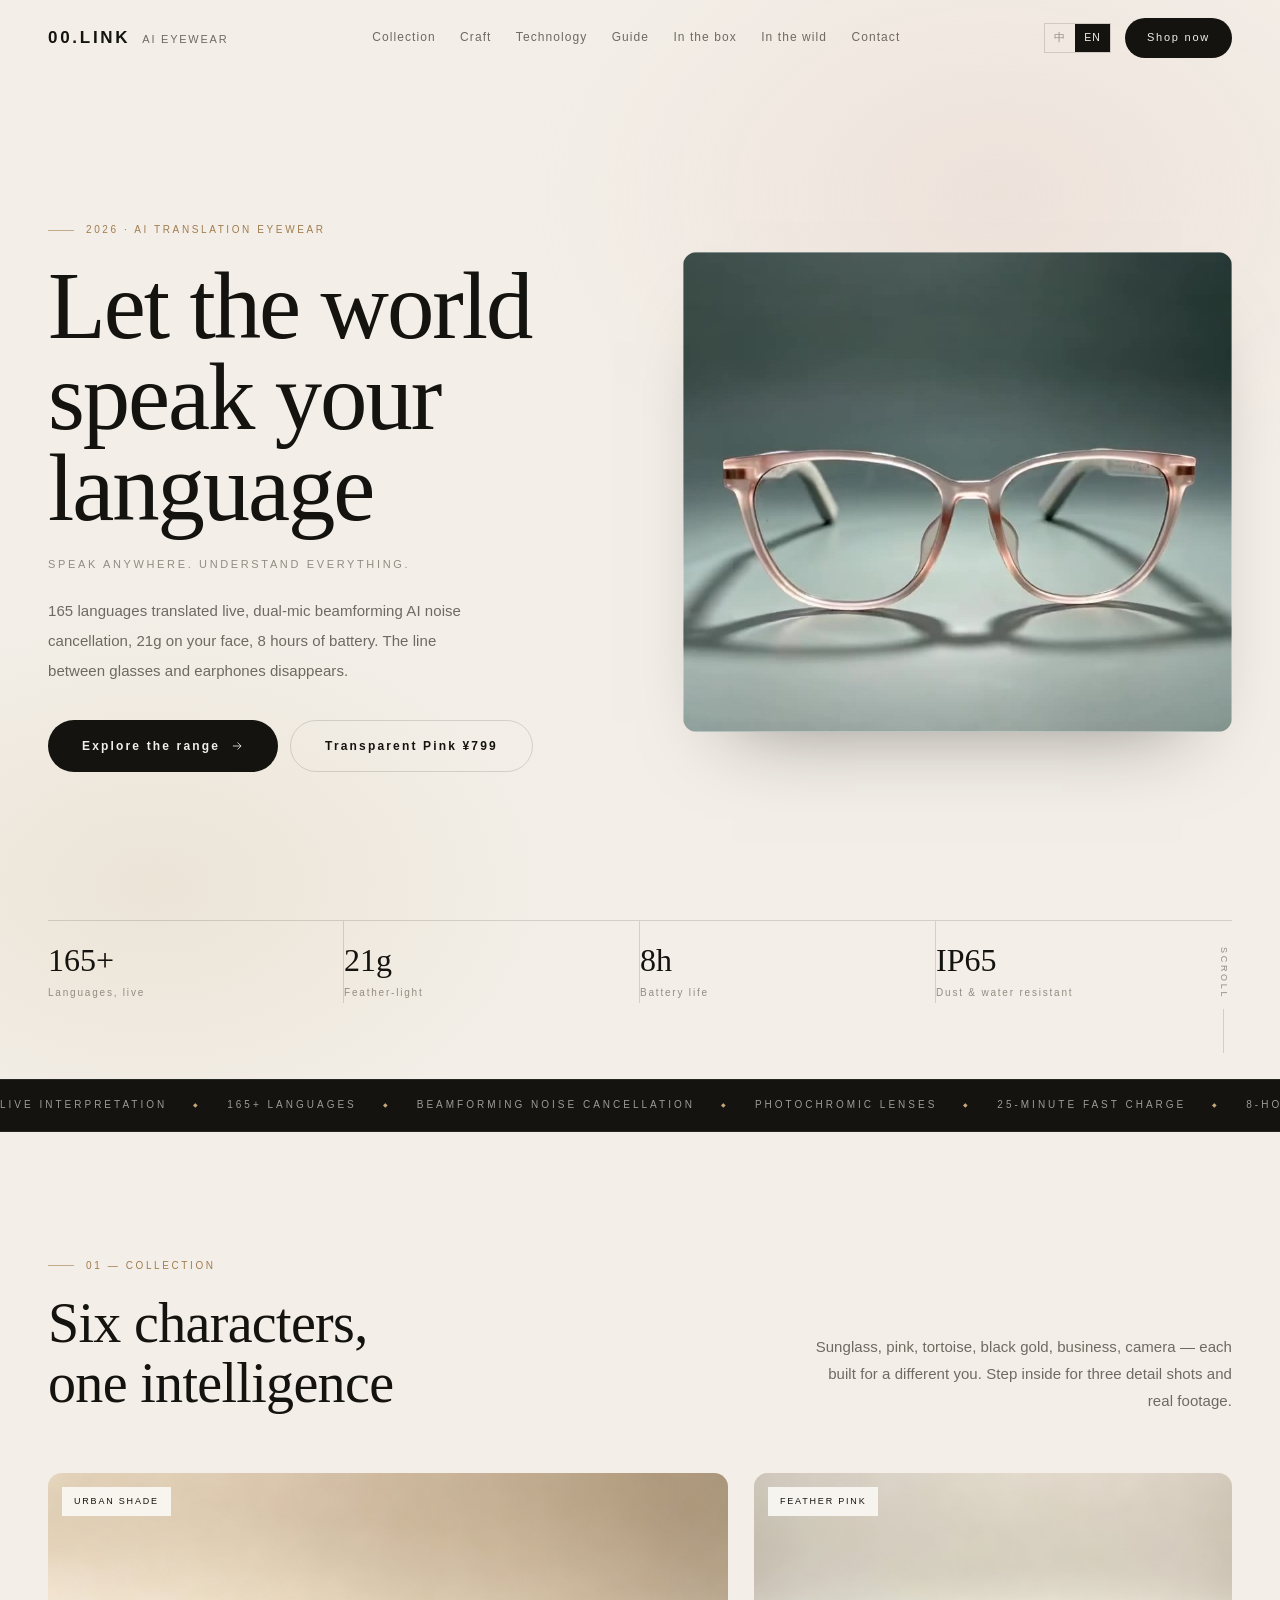
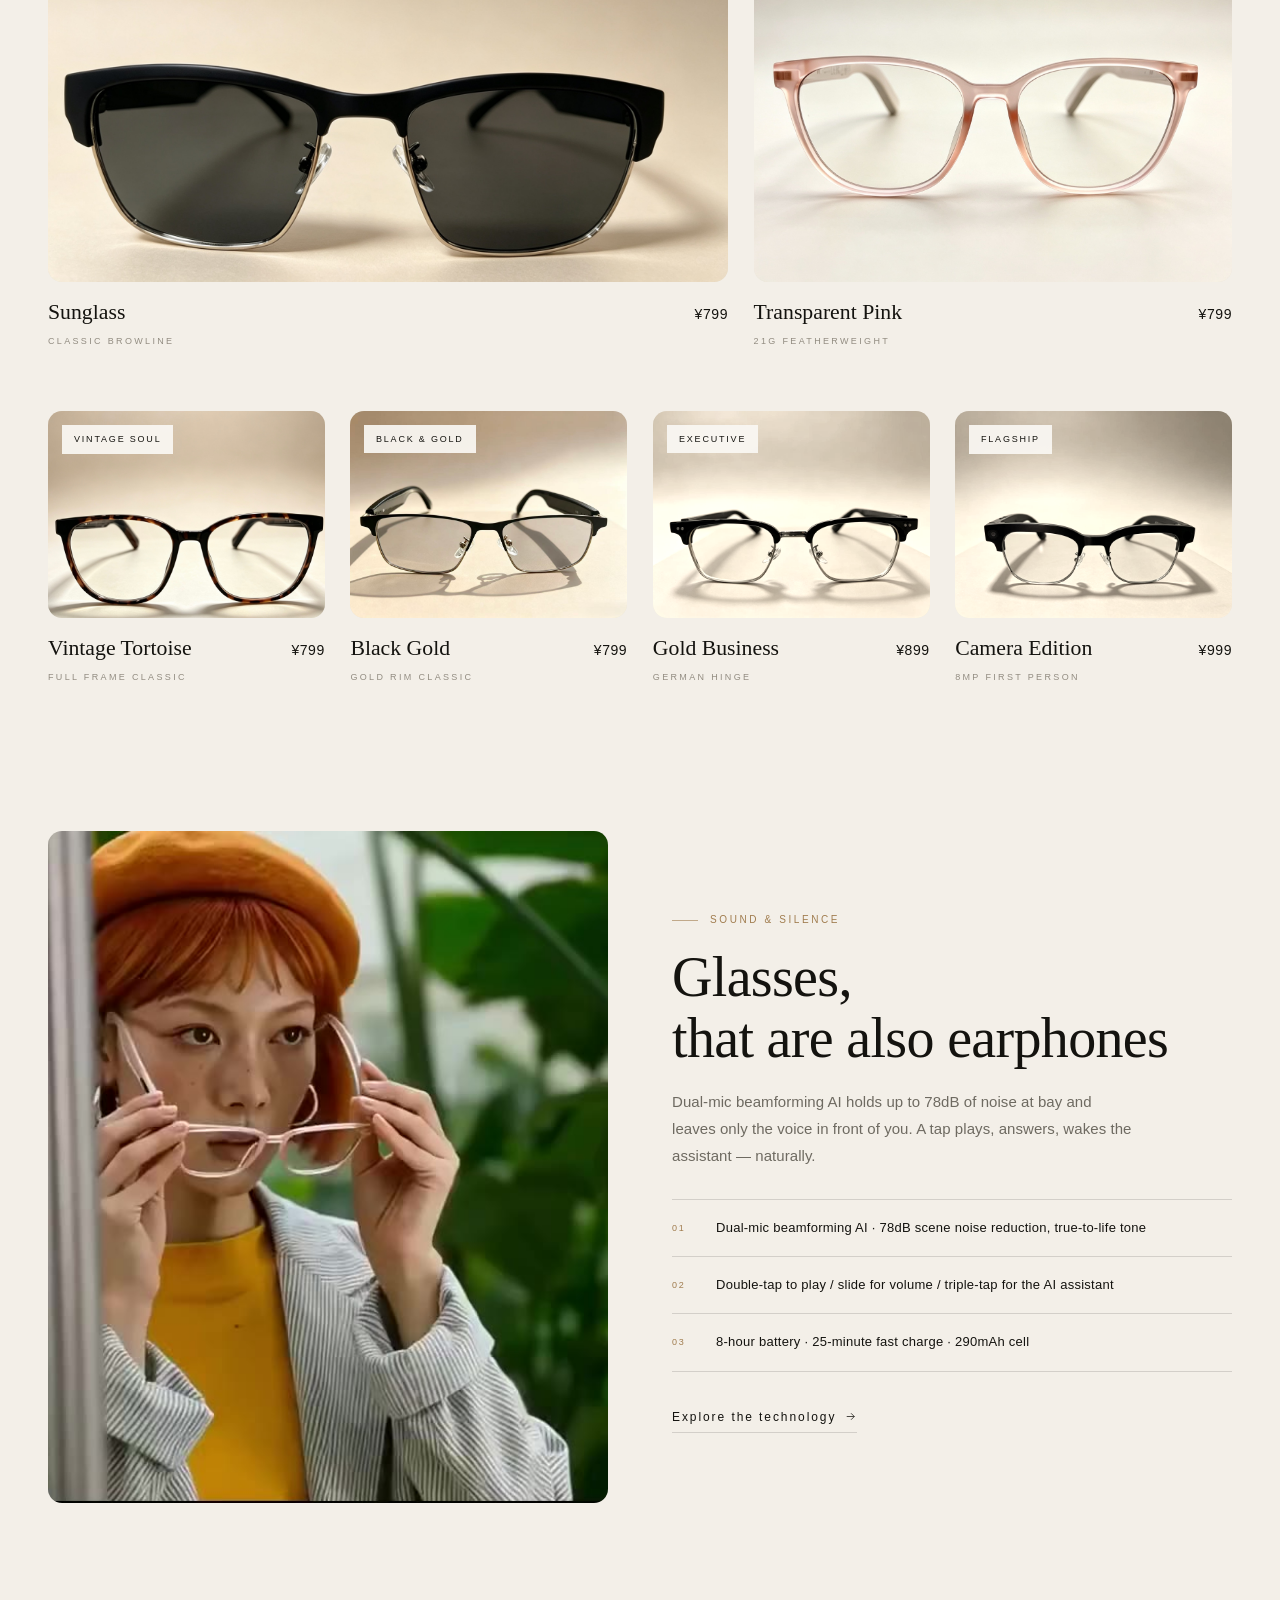
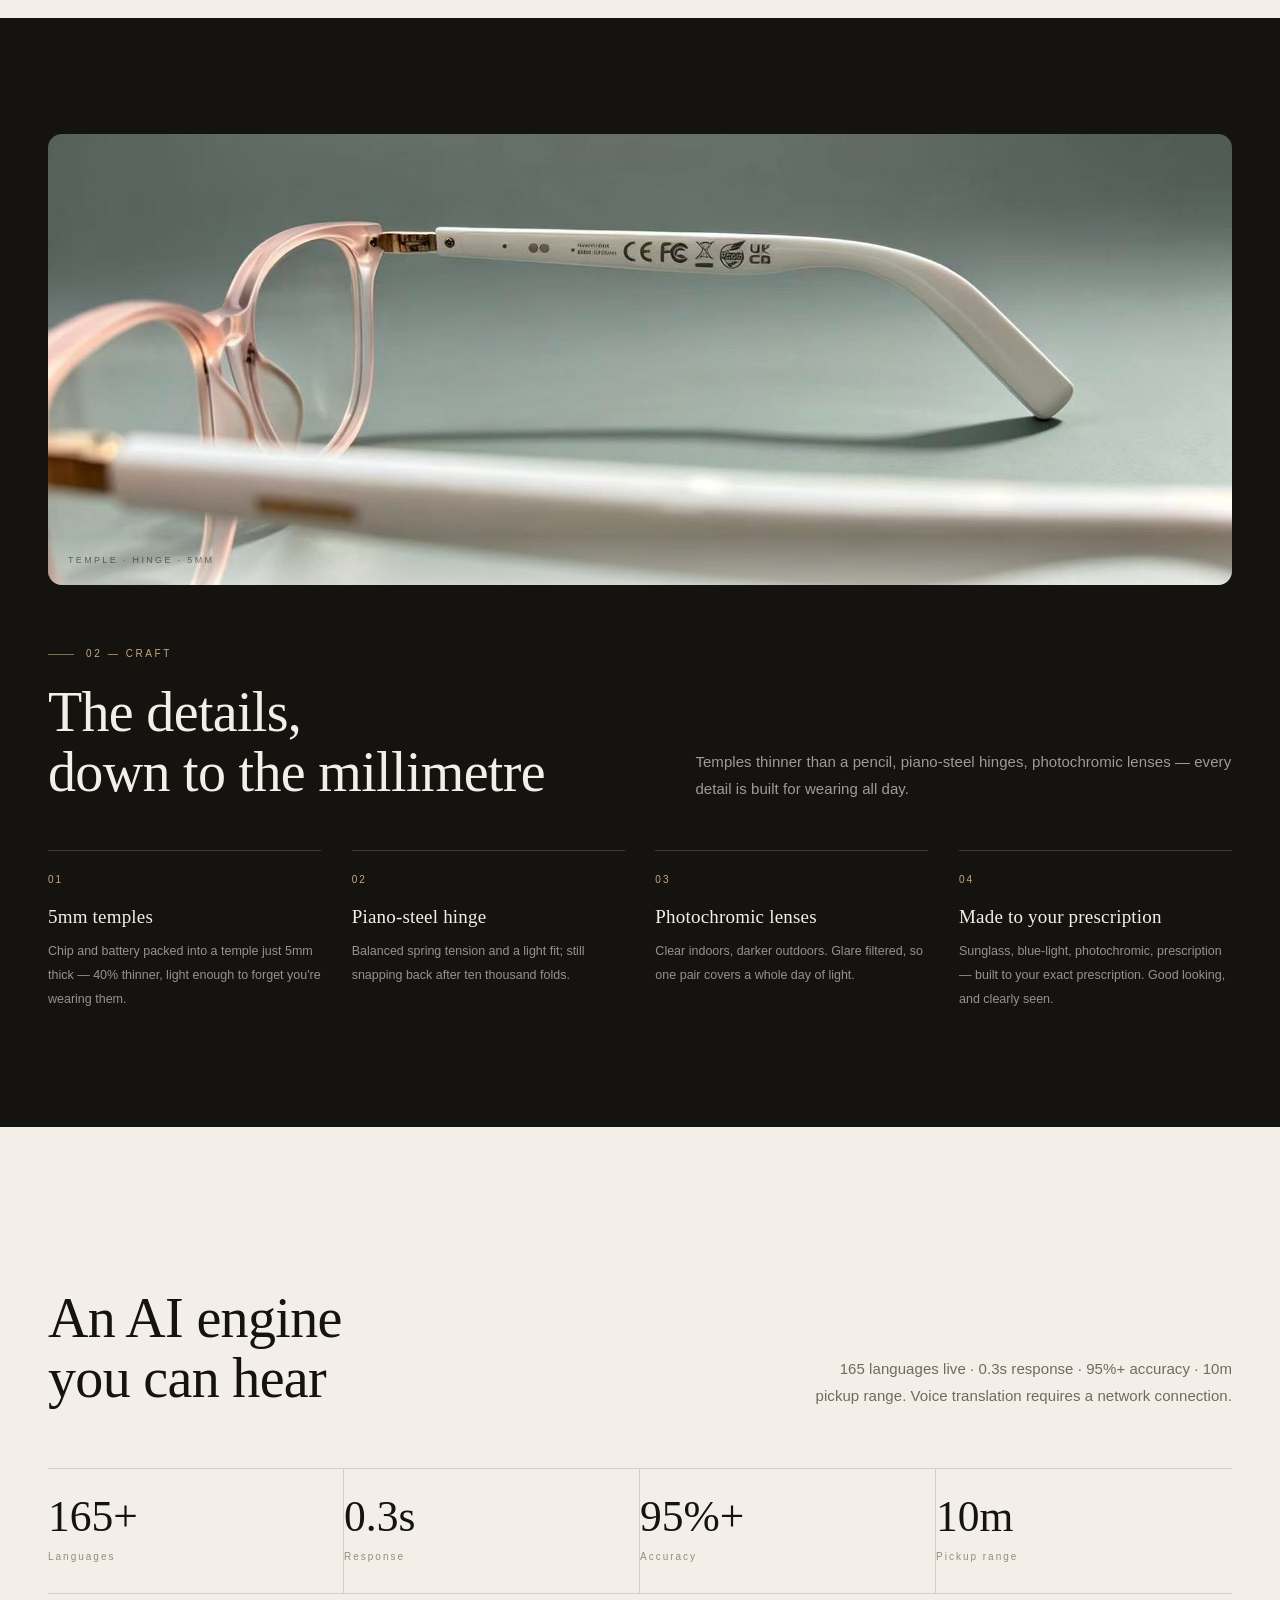
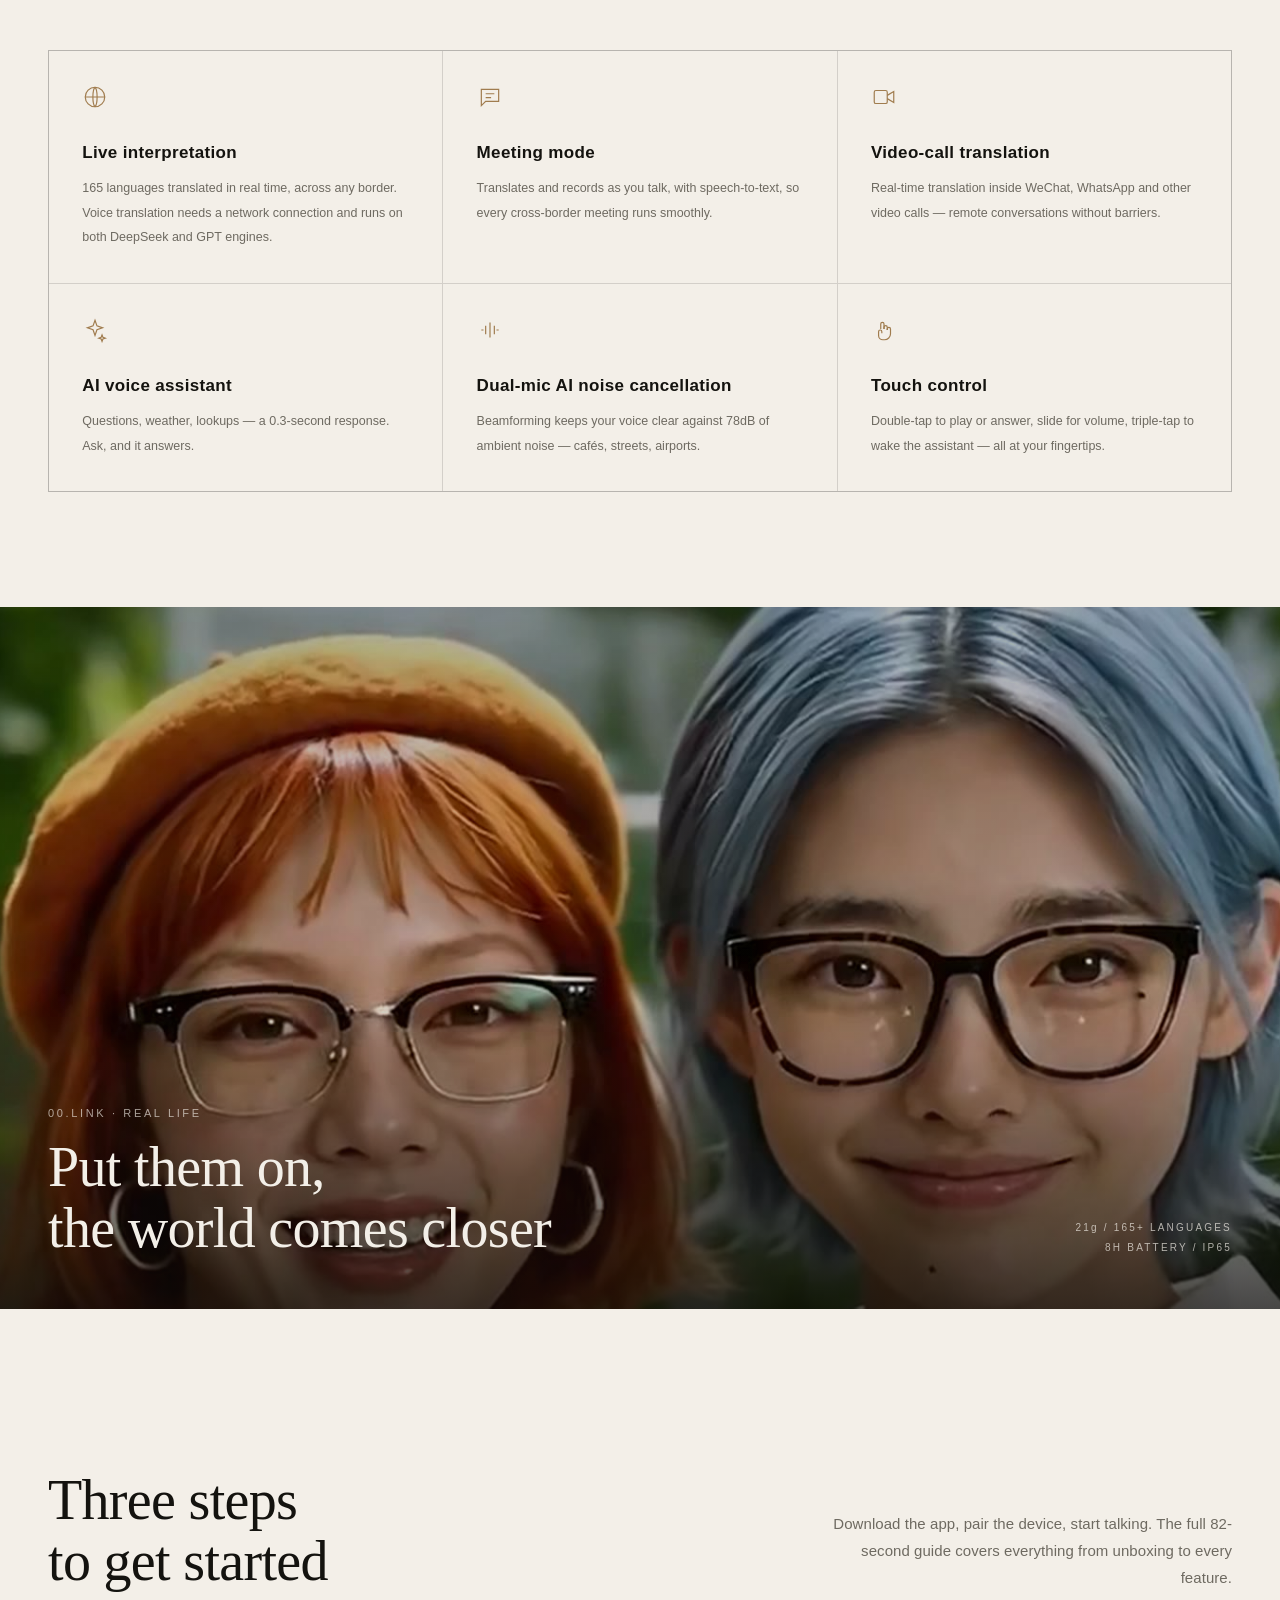
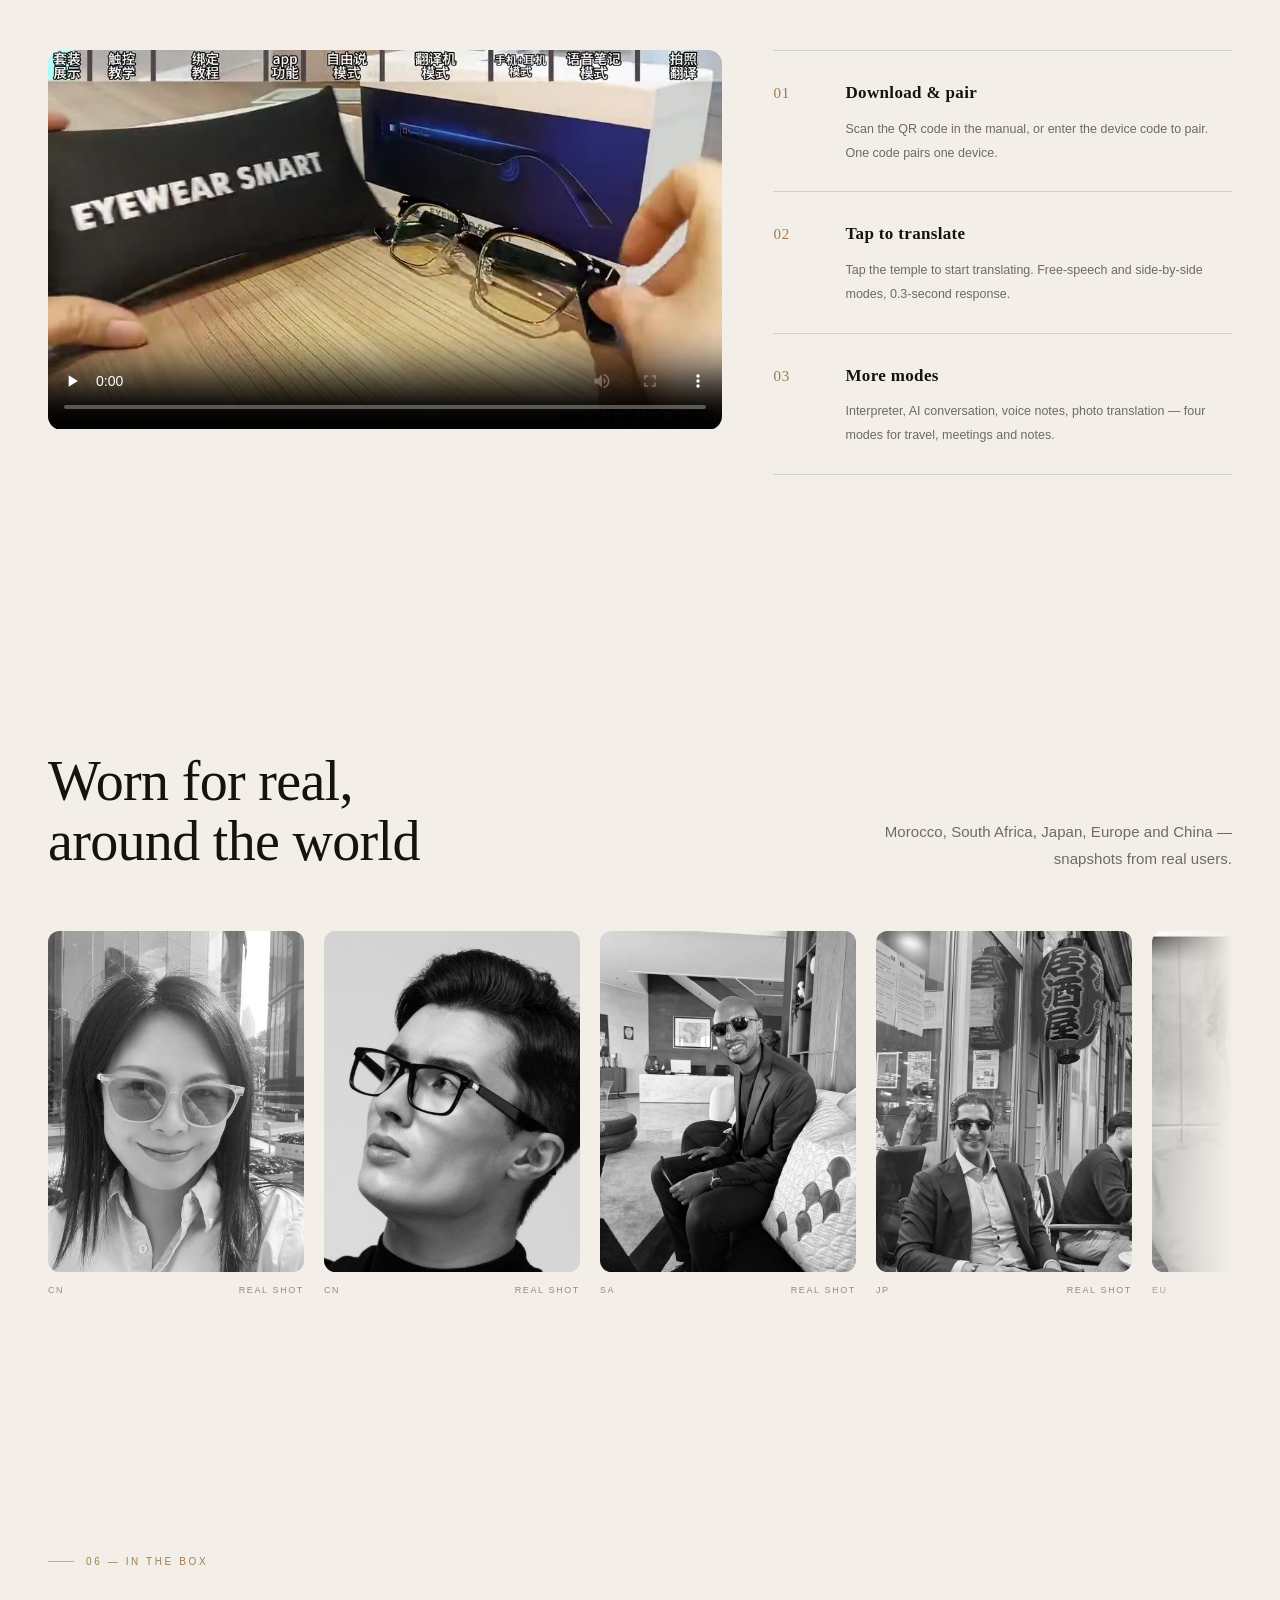
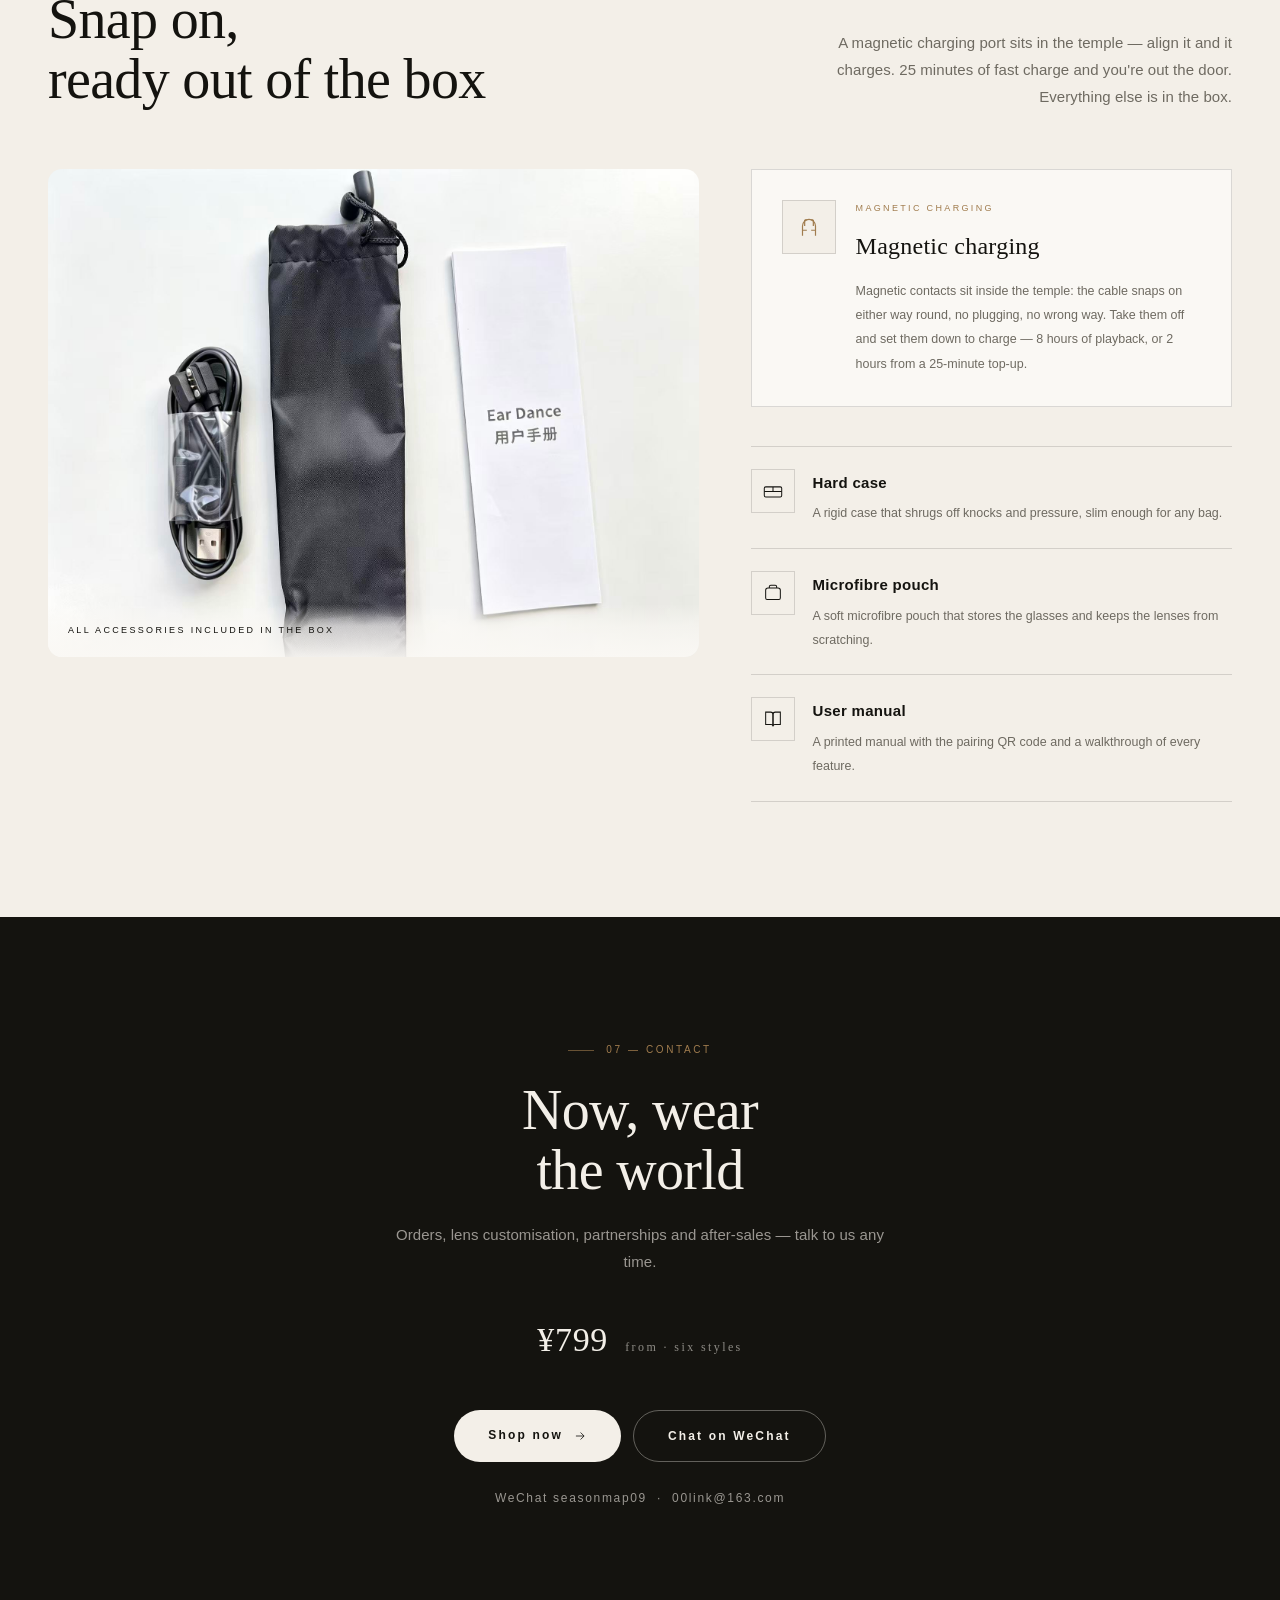
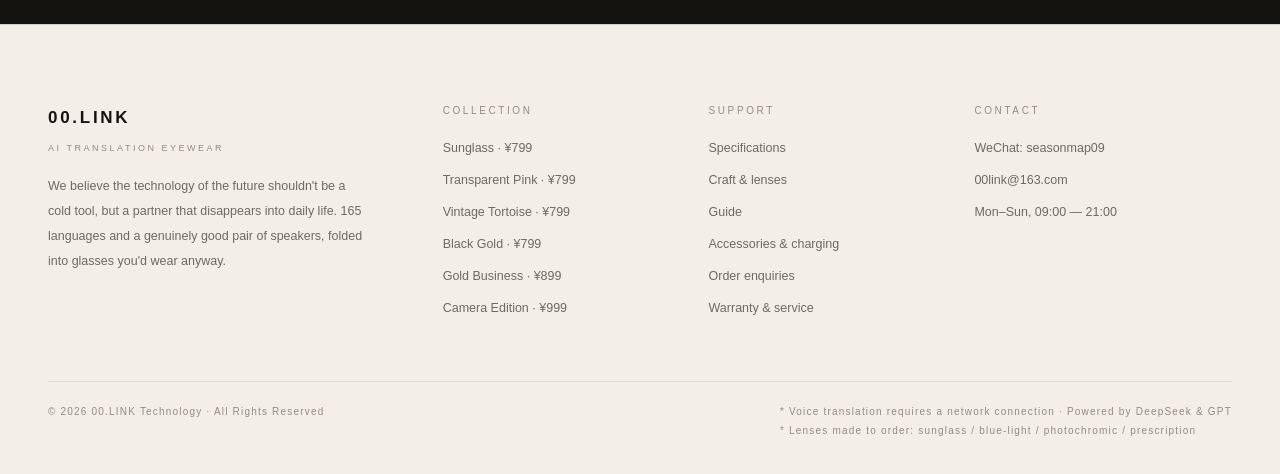
==== commit 63d6e93f: "Update site 2026-11-06: add blackgold product, refresh brand assets - New product page: product-blac" ====
--- a/en/index.html
+++ b/en/index.html
@@ -93,9 +93,9 @@
       <div class="sec-head">
         <div>
           <span class="eyebrow reveal">01 — Collection</span>
-          <h2 class="h2 reveal">Five characters,<br>one intelligence</h2>
-        </div>
-        <p class="lead reveal">Sunglass, pink, tortoise, business, camera — each built for a different you. Step inside for three detail shots and real footage.</p>
+          <h2 class="h2 reveal">Six characters,<br>one intelligence</h2>
+        </div>
+        <p class="lead reveal">Sunglass, pink, tortoise, black gold, business, camera — each built for a different you. Step inside for three detail shots and real footage.</p>
       </div>
       <div class="collection">
     <a class="card wide reveal" href="product-sunglass.html" data-video>
@@ -128,7 +128,7 @@
         <div class="card-price">¥799</div>
       </div>
     </a>
-    <a class="card reveal" href="product-tortoise.html" data-video>
+    <a class="card quarter reveal" href="product-tortoise.html" data-video>
       <div class="card-media">
         <video muted loop playsinline preload="none" poster="../assets/img/poster-tortoise.jpg" src="../assets/video/tortoise.mp4"></video>
         <img src="../assets/img/tortoise-1.jpg" alt="Vintage Tortoise · 00.LINK AI translation eyewear" loading="lazy">
@@ -143,7 +143,22 @@
         <div class="card-price">¥799</div>
       </div>
     </a>
-    <a class="card reveal tone" href="product-business.html" data-video>
+    <a class="card quarter reveal" href="product-blackgold.html" data-video>
+      <div class="card-media">
+        <video muted loop playsinline preload="none" poster="../assets/img/poster-blackgold.jpg" src="../assets/video/blackgold.mp4"></video>
+        <img src="../assets/img/blackgold-1.jpg" alt="Black Gold · 00.LINK AI translation eyewear" loading="lazy">
+        <span class="card-badge">Black & Gold</span>
+      </div>
+      <div class="card-meta">
+        <div>
+          <div class="card-name">Black Gold</div>
+          <span class="card-en">GOLD RIM CLASSIC</span>
+          <span class="card-arrow">View <svg viewBox="0 0 24 24" fill="none" stroke="currentColor" stroke-width="1.4"><path d="M5 12h14M13 6l6 6-6 6"/></svg></span>
+        </div>
+        <div class="card-price">¥799</div>
+      </div>
+    </a>
+    <a class="card quarter reveal tone" href="product-business.html" data-video>
       <div class="card-media">
         <video muted loop playsinline preload="none" poster="../assets/img/business-1.jpg" src="../assets/video/business.mp4"></video>
         <img src="../assets/img/business-1.jpg" alt="Gold Business · 00.LINK AI translation eyewear" loading="lazy">
@@ -158,7 +173,7 @@
         <div class="card-price">¥899</div>
       </div>
     </a>
-    <a class="card reveal tone" href="product-camera.html" data-video>
+    <a class="card quarter reveal tone" href="product-camera.html" data-video>
       <div class="card-media">
         <video muted loop playsinline preload="none" poster="../assets/img/camera-1.jpg" src="../assets/video/camera.mp4"></video>
         <img src="../assets/img/camera-1.jpg" alt="Camera Edition · 00.LINK AI translation eyewear" loading="lazy">
@@ -202,7 +217,7 @@
   <section class="section dark" id="craft">
     <div class="wrap">
       <figure class="craft-media reveal">
-        <img src="../assets/img/craft-wide-a.jpg" alt="5mm temples · piano-steel hinge detail" loading="lazy">
+        <img src="../assets/img/craft-wide-a.jpg" alt="Transparent pink frame — 5mm temple and hinge detail" loading="lazy">
         <figcaption>Temple · Hinge · 5mm</figcaption>
       </figure>
       <div class="craft-head">
@@ -358,7 +373,7 @@
       <span class="eyebrow reveal" style="justify-content:center">07 — Contact</span>
       <h2 class="h2 reveal">Now, wear<br>the world</h2>
       <p class="lead reveal">Orders, lens customisation, partnerships and after-sales — talk to us any time.</p>
-      <div class="cta-price reveal">¥799 <small>from · five styles</small></div>
+      <div class="cta-price reveal">¥799 <small>from · six styles</small></div>
       <div class="cta-actions reveal">
         <a class="btn btn-light" href="#series">Shop now <svg viewBox="0 0 24 24" fill="none" stroke="currentColor" stroke-width="1.4"><path d="M5 12h14M13 6l6 6-6 6"/></svg></a>
         <button class="btn btn-ghost-light" onclick="openBuy('Transparent Pink', 799, '../assets/img/pink-1.jpg')">Chat on WeChat</button>
@@ -377,7 +392,7 @@
       </div>
       <div class="foot-col">
         <h4>Collection</h4>
-        <a href="product-sunglass.html">Sunglass · ¥799</a><a href="product-pink.html">Transparent Pink · ¥799</a><a href="product-tortoise.html">Vintage Tortoise · ¥799</a><a href="product-business.html">Gold Business · ¥899</a><a href="product-camera.html">Camera Edition · ¥999</a>
+        <a href="product-sunglass.html">Sunglass · ¥799</a><a href="product-pink.html">Transparent Pink · ¥799</a><a href="product-tortoise.html">Vintage Tortoise · ¥799</a><a href="product-blackgold.html">Black Gold · ¥799</a><a href="product-business.html">Gold Business · ¥899</a><a href="product-camera.html">Camera Edition · ¥999</a>
       </div>
       <div class="foot-col">
         <h4>Support</h4>
--- a/css/style.css
+++ b/css/style.css
@@ -233,6 +233,7 @@
 }
 .card.wide{grid-column:span 7;}
 .card.half{grid-column:span 5;}
+.card.quarter{grid-column:span 3;}
 .card-media{
   position:relative;overflow:hidden;background:var(--paper-3);aspect-ratio:4/3;
 }
@@ -608,7 +609,7 @@
   .nav-buy{display:none;}
   .menu-btn{display:flex;}
   .collection{grid-template-columns:repeat(2,1fr);}
-  .card,.card.wide,.card.half{grid-column:span 1;}
+  .card,.card.wide,.card.half,.card.quarter{grid-column:span 1;}
   .card.wide .card-media,.card.half .card-media{aspect-ratio:4/3;height:auto;}
   .stats{grid-template-columns:repeat(2,1fr);}
   .stats .stat{border-right:none;border-bottom:1px solid var(--line);padding:18px 0;}
